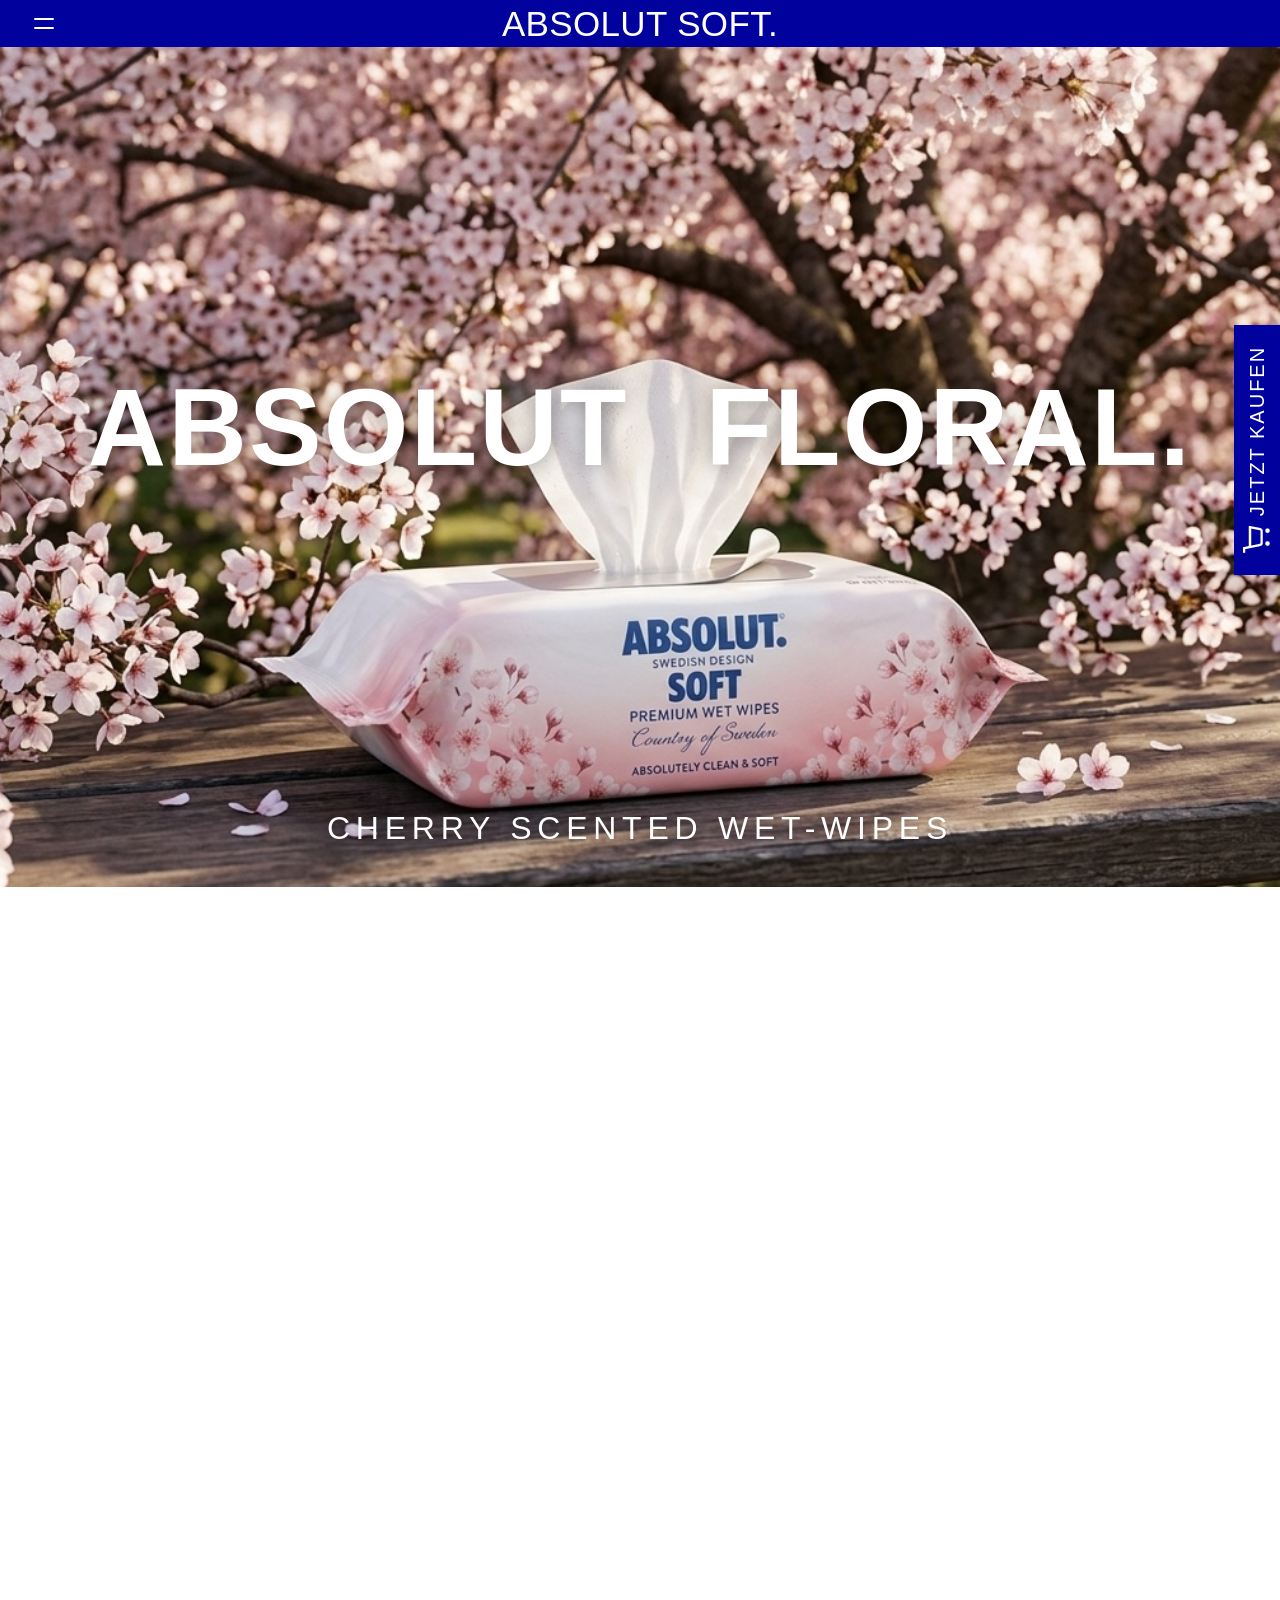
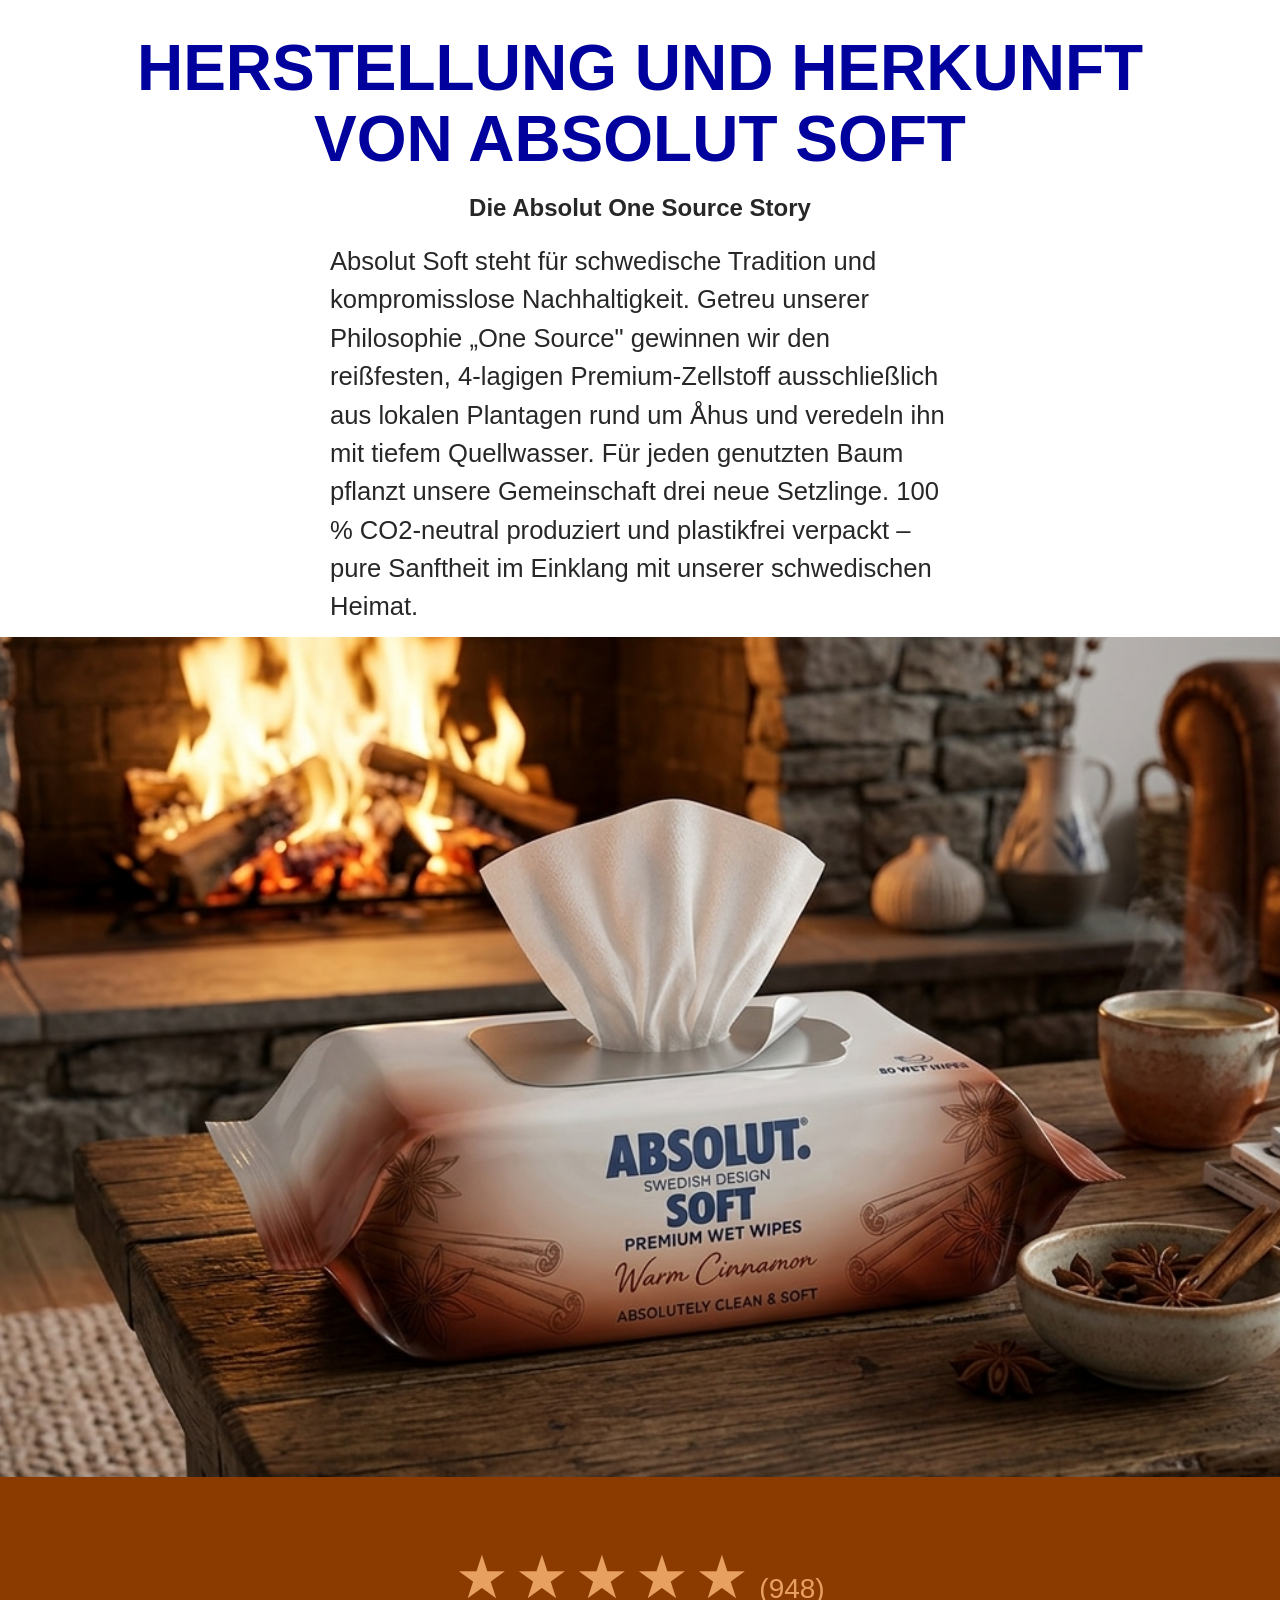
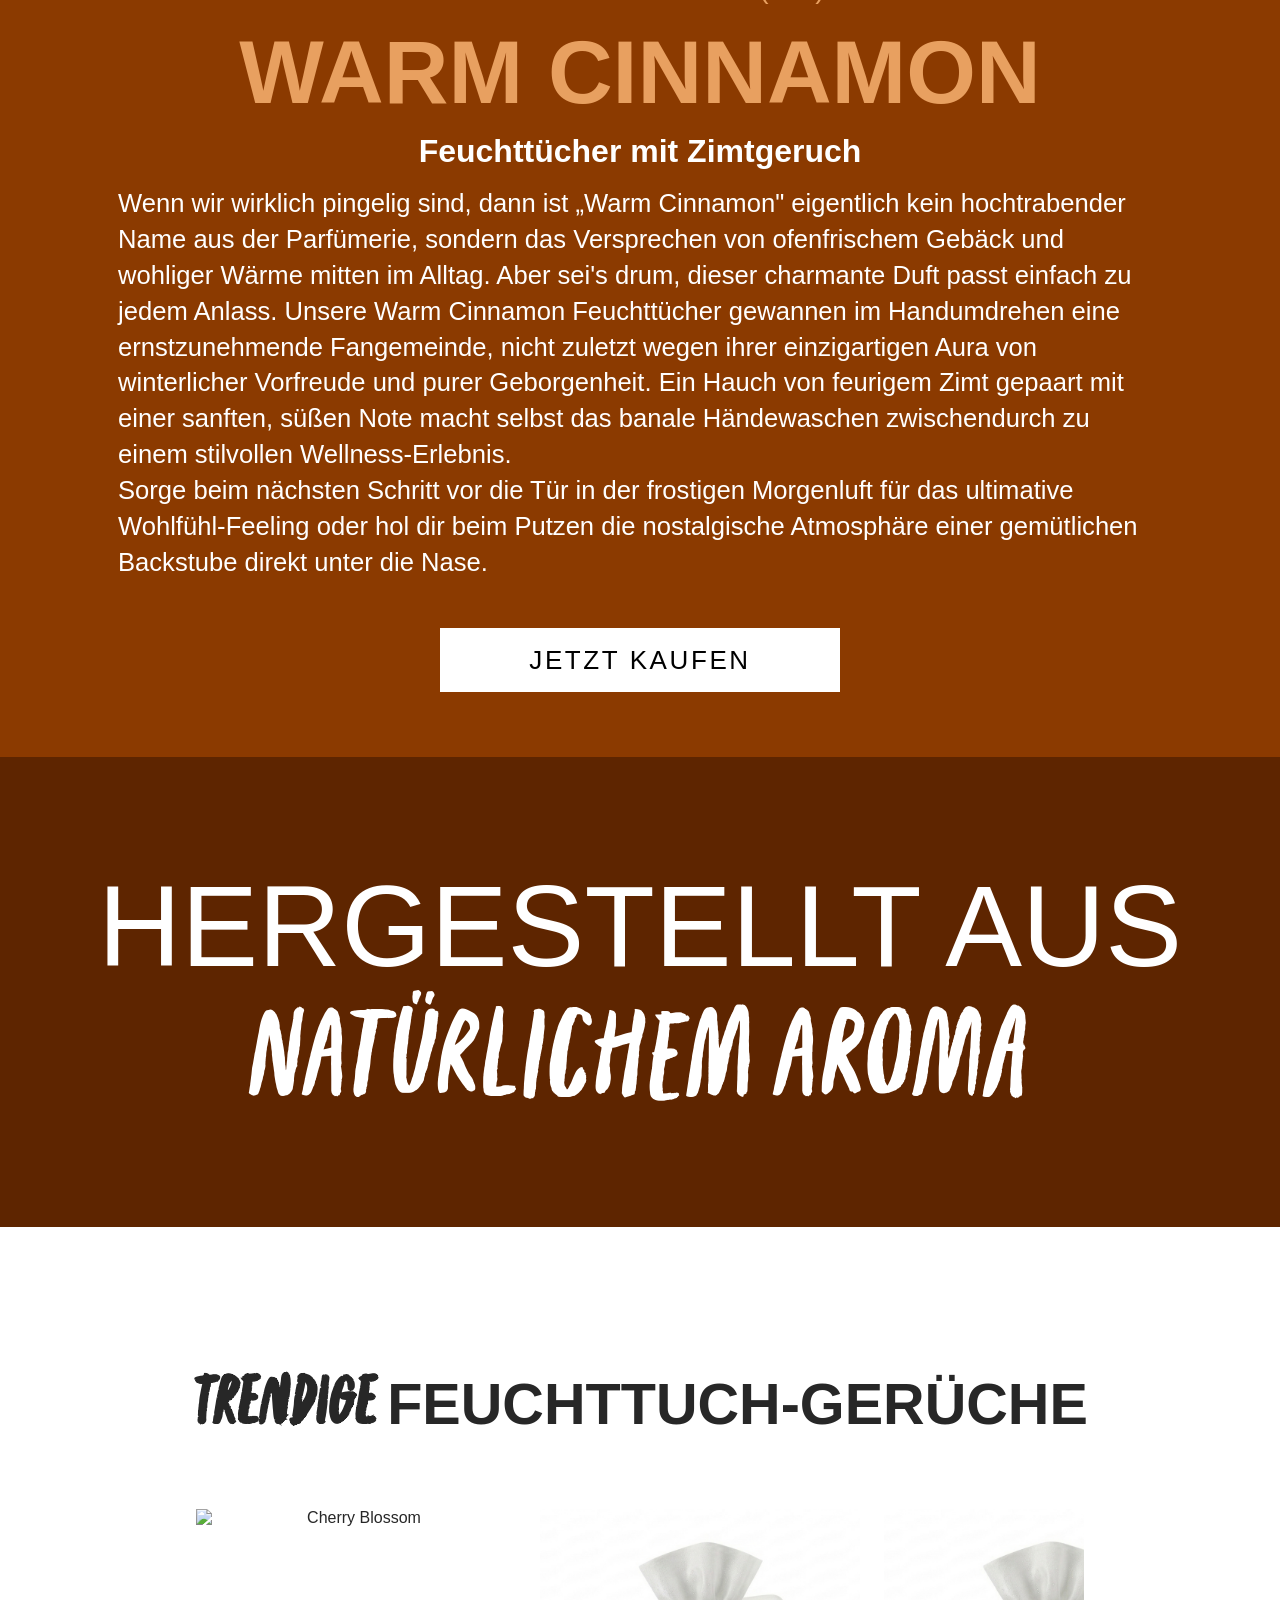
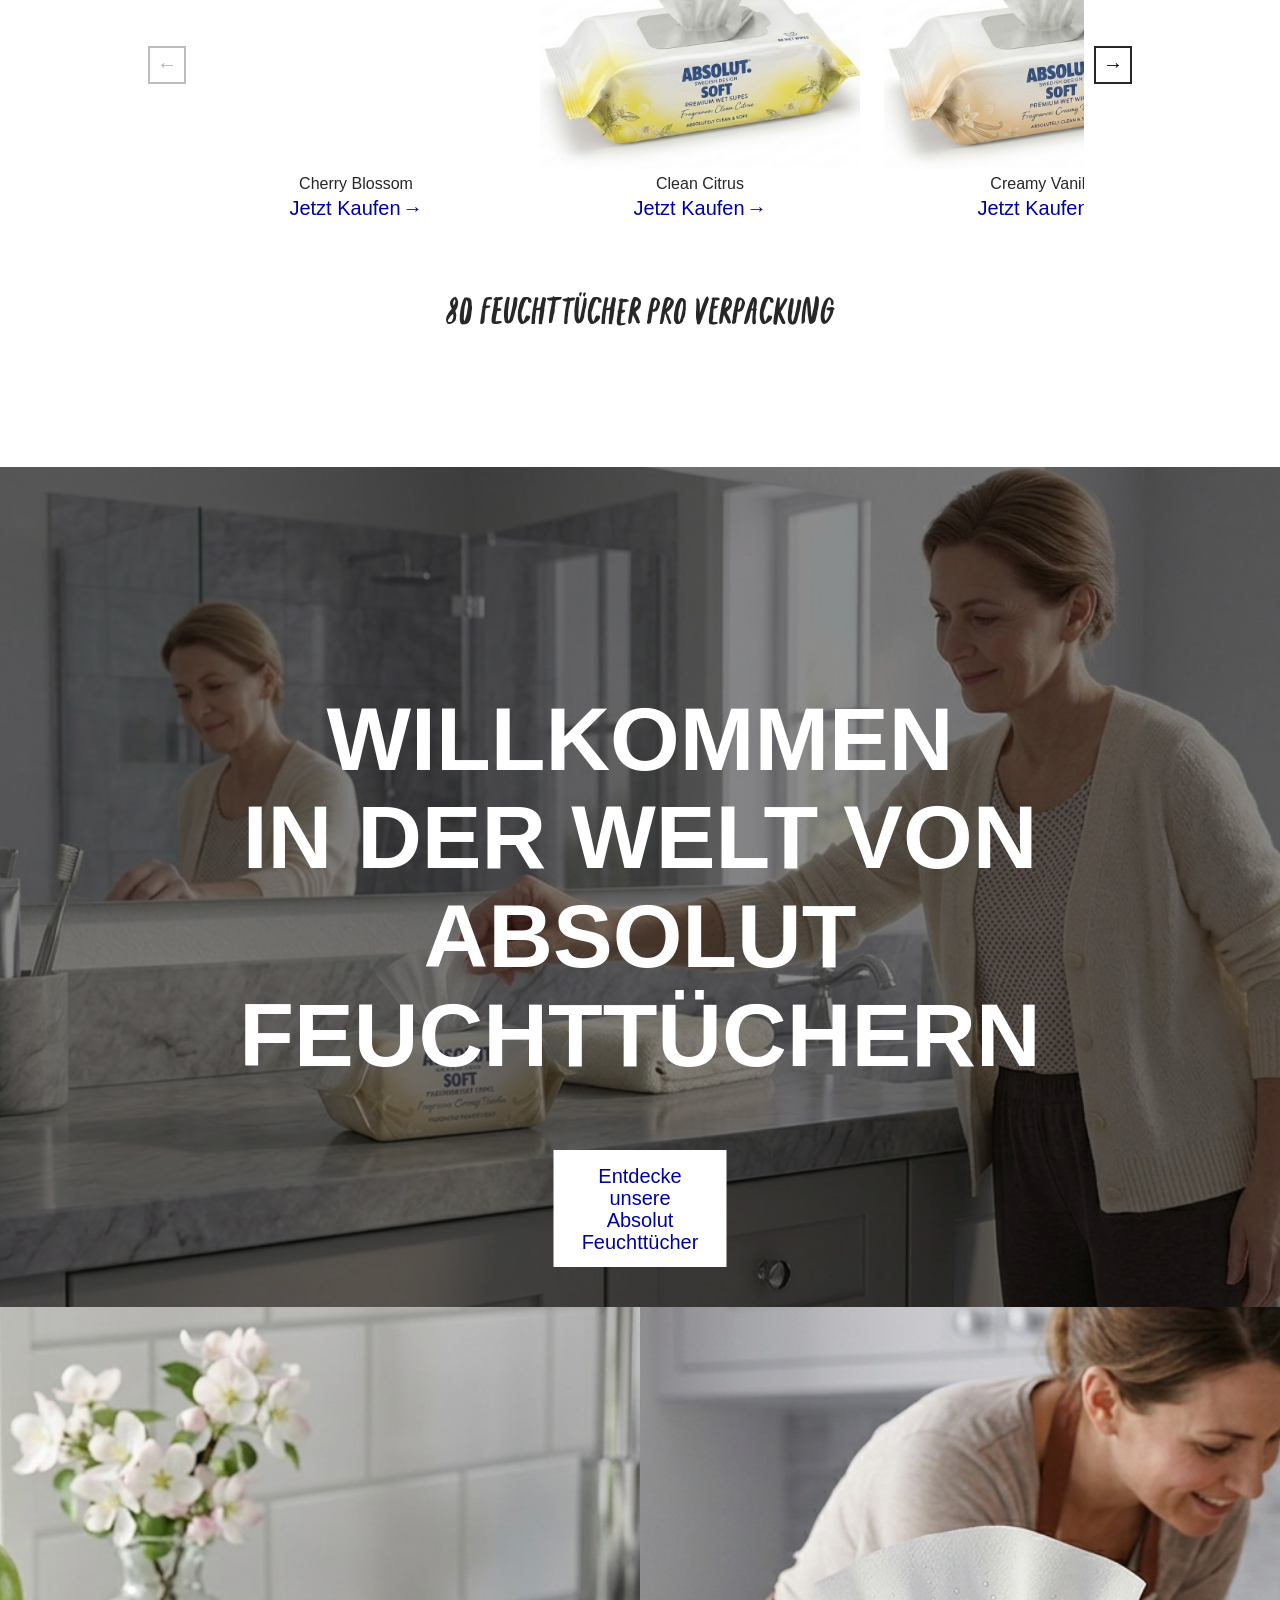
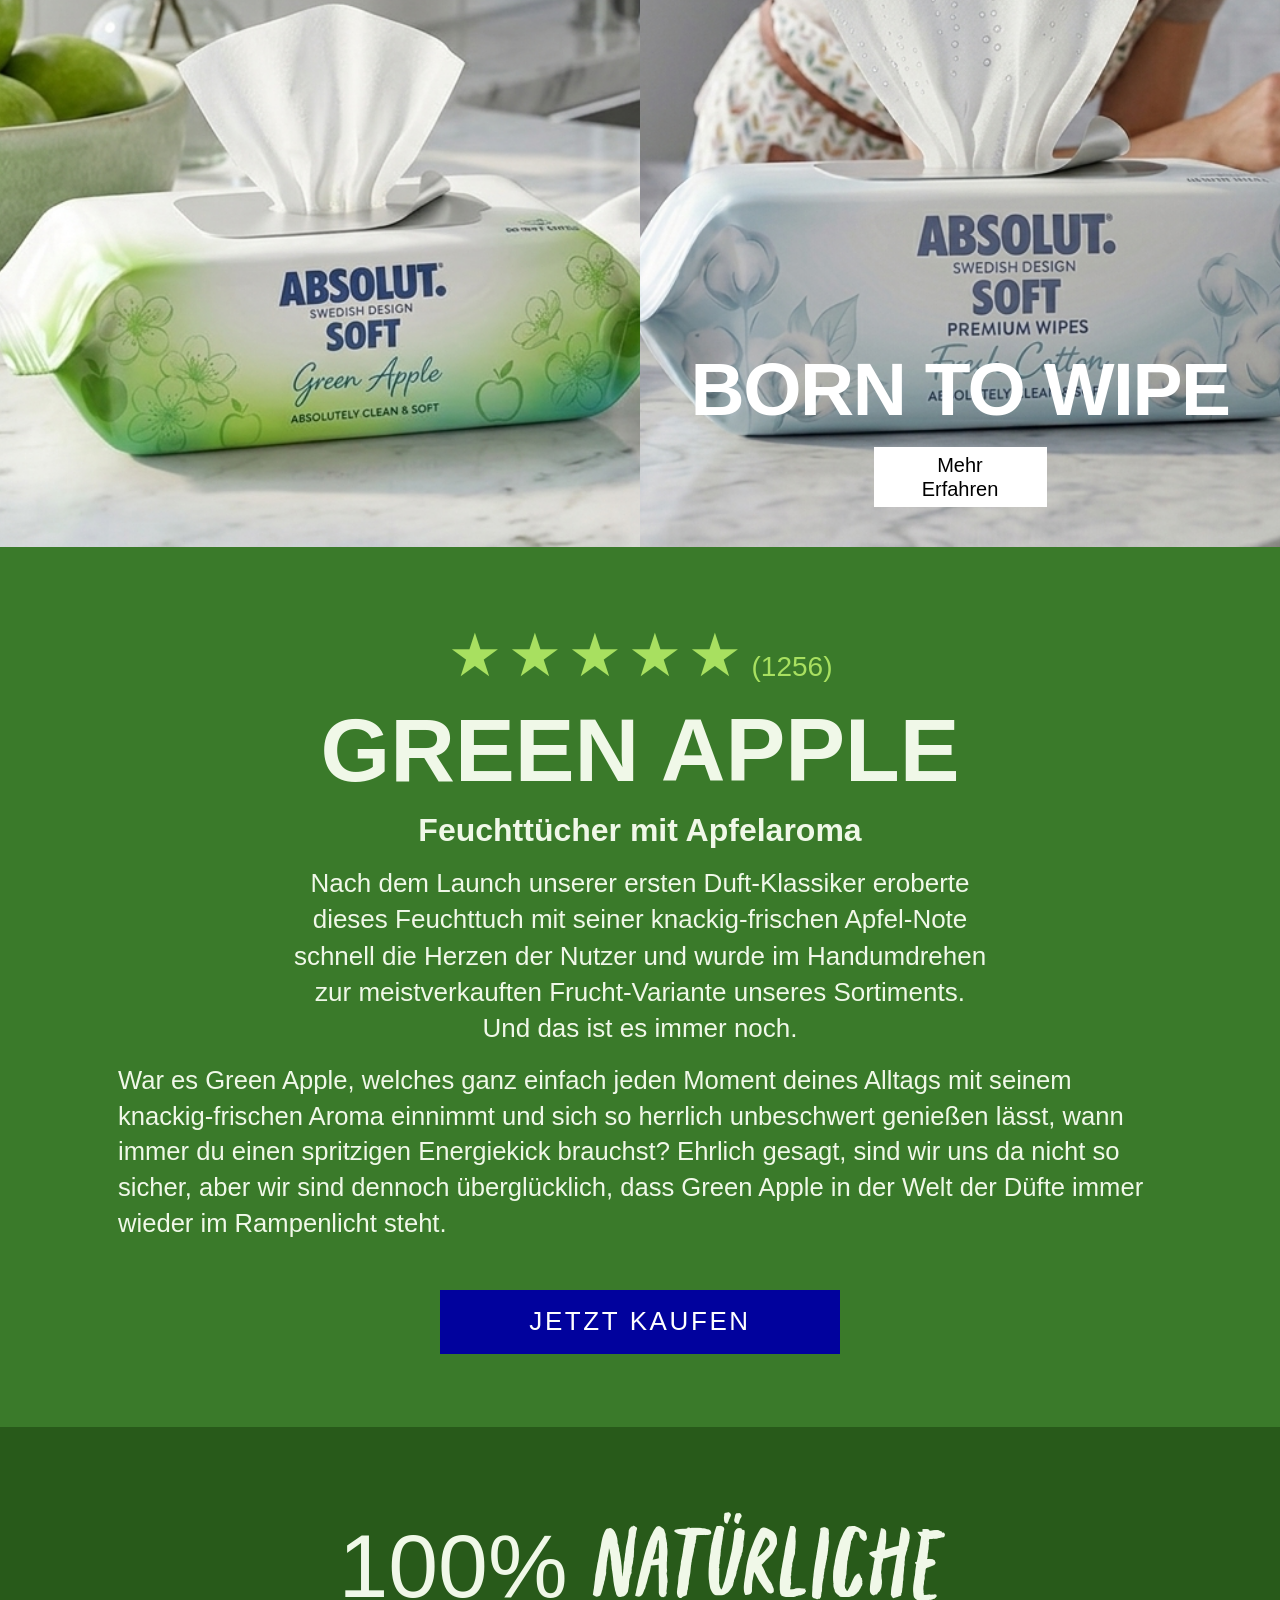
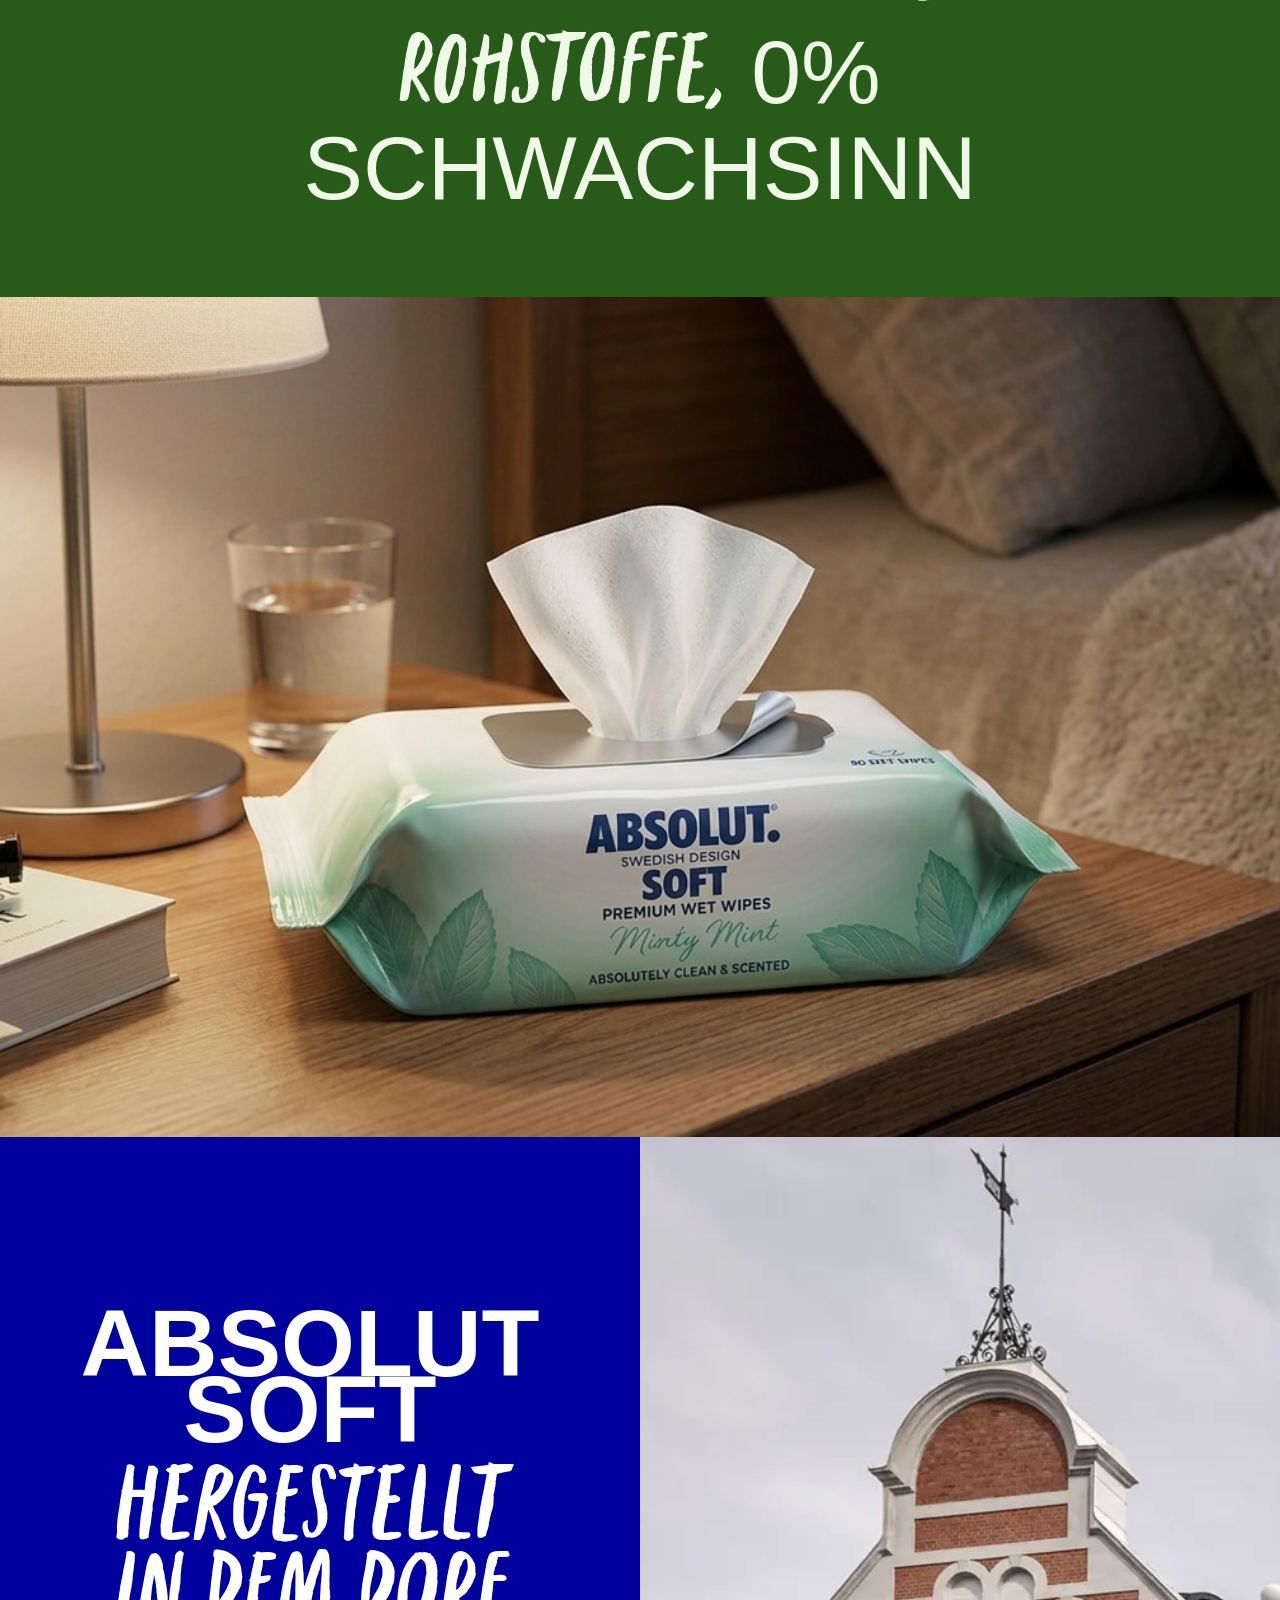
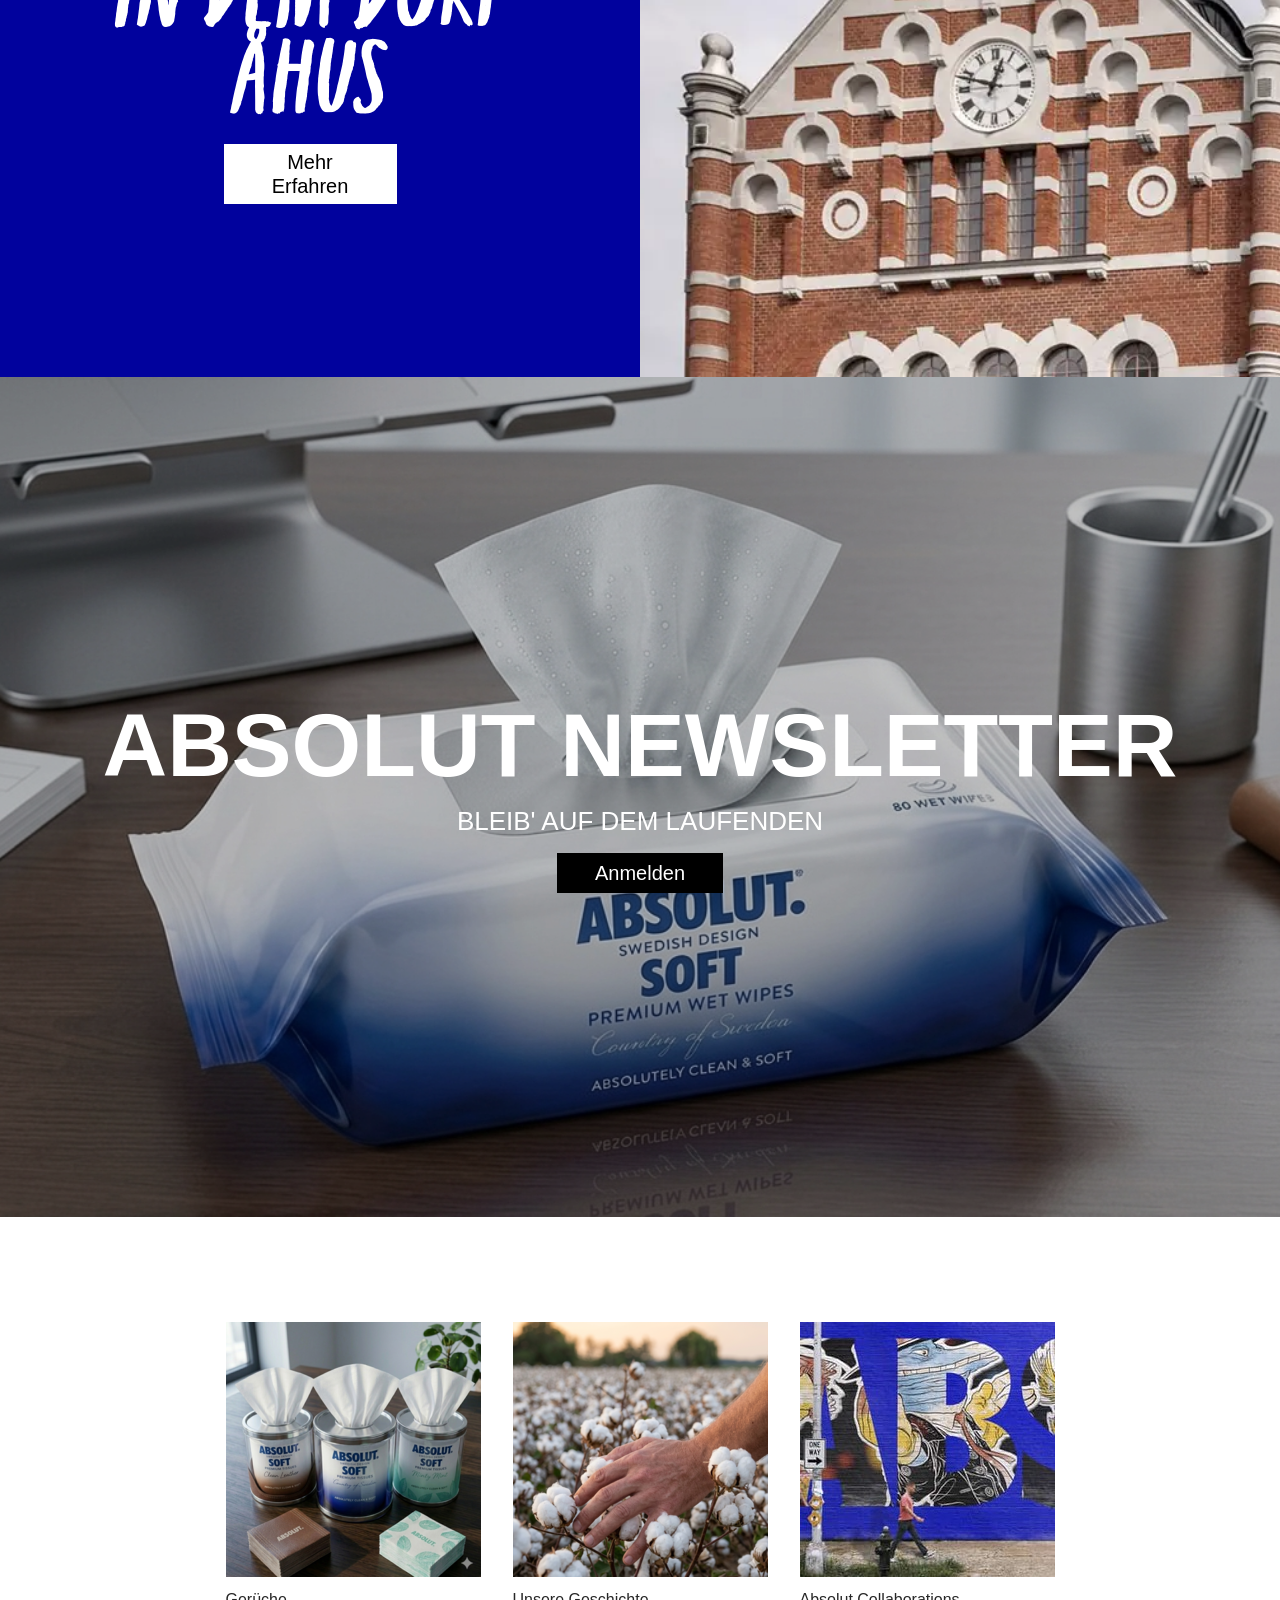
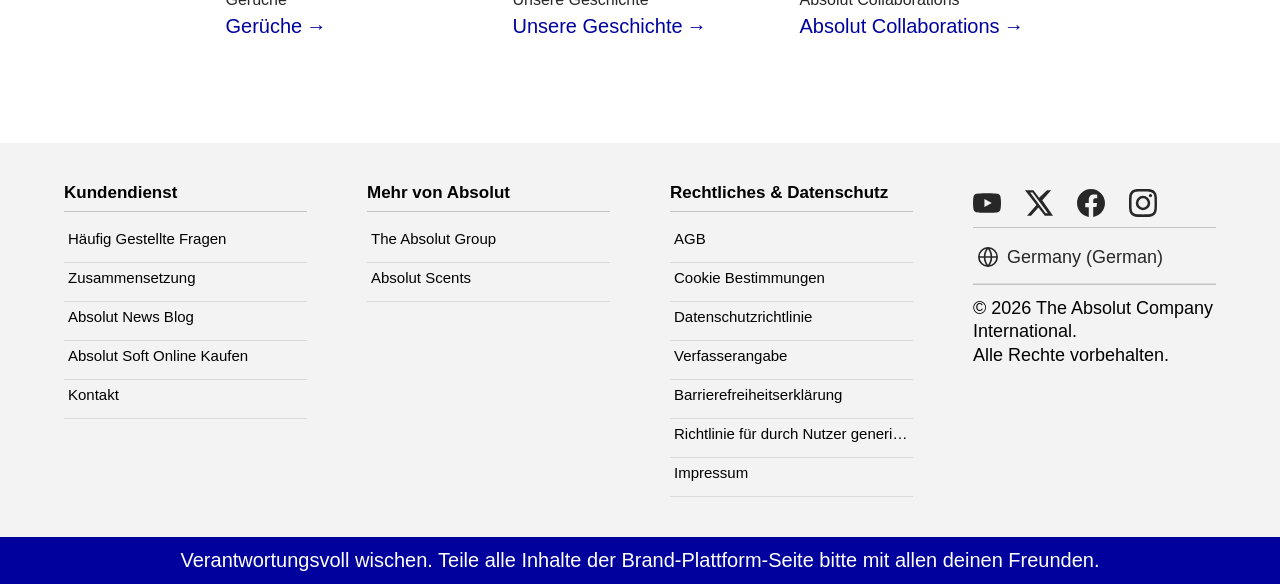
==== feuchttuch.html @ 833c2b72 "1. upload" ====
<!DOCTYPE html>
<html lang="de">

<head>
    <meta charset="UTF-8" />
    <meta name="viewport" content="width=device-width, initial-scale=1.0" />
    <title>Absolut Soft - Absolut Premium Feuchttücher aus Schweden | Offizielle Website</title>
    <link rel="stylesheet" href="style.css" />
    <link rel="stylesheet" href="feuchttuch.css" />
    <link rel="shortcut icon" type="image/png" href="Bilder/Favicon/Feuchttuch.png">
</head>

<body>

    <!-- HEADER -->
    <header class="site-header">
        <button class="burger-menu" aria-label="Menü öffnen">
            <span></span>
            <span></span>
        </button>
        <a href="#" class="header-title" onclick="window.scrollTo({top:0,behavior:'smooth'});return false;">ABSOLUT
            SOFT.</a>
    </header>

    <!-- BURGER NAV OVERLAY -->
    <div class="nav-overlay" id="navOverlay">
        <nav class="nav-panel">
            <div class="nav-spacer"></div>
            <ul class="nav-links">
                <li class="nav-item"><a href="index.html">Taschentücher</a></li>
                <li class="nav-item"><a href="feuchttuch.html">Feuchttücher</a></li>
                <li class="nav-item"><a href="stofftuch.html">Stofftücher</a></li>
            </ul>
        </nav>
    </div>

    <!-- FIXED SIDE BUTTON -->
    <a href="#" class="side-buy-btn">
        <svg class="cart-icon" viewBox="0 0 24 24" fill="none" stroke="currentColor" stroke-width="2">
            <circle cx="9" cy="21" r="1" />
            <circle cx="20" cy="21" r="1" />
            <path d="M1 1h4l2.68 13.39a2 2 0 0 0 2 1.61h9.72a2 2 0 0 0 2-1.61L23 6H6" />
        </svg>
        <span>JETZT KAUFEN</span>
    </a>

    <!-- LANGUAGE MODAL -->
    <div class="lang-modal-backdrop" id="langModalBackdrop">
        <div class="lang-modal">
            <button class="lang-modal-close" id="langModalClose" aria-label="Schließen">&times;</button>
            <p class="lang-modal-title">Sprache / Region</p>
            <span class="lang-modal-option active" data-value="Germany (German)">Germany (German)</span>
            <span class="lang-modal-option" data-value="United Kingdom (English)">United Kingdom (English)</span>
            <span class="lang-modal-option" data-value="Sweden (Svenska)">Sweden (Svenska)</span>
        </div>
    </div>

    <!-- SECTION 1: Hero Image -->
    <section class="section section-1">
        <img src="Bilder/Feuchttücher/HERO.png" alt="Absolut Soft Hero" class="section-img hero-desktop" />
        <img src="Bilder/Feuchttücher/HERO.png" alt="Absolut Soft Hero" class="section-img hero-mobile" />
        <div class="hero-overlay">
            <div class="hero-overlay-middle">
                <span class="hero-text-left">ABSOLUT</span>
                <span class="hero-text-right">FLORAL.</span>
            </div>
            <div class="hero-overlay-bottom">
                <span class="hero-text-mobile-title">ABSOLUT&nbsp;&nbsp;FLORAL.</span>
                <span class="hero-text-bottom">CHERRY SCENTED WET-WIPES</span>
            </div>
        </div>
    </section>

    <!-- SECTION 2: Video -->
    <section class="section section-2">
        <video class="section-video" autoplay muted loop playsinline>
            <source src="Bilder/Drohnenflug.mp4" type="video/mp4" />
        </video>
    </section>

    <!-- SECTION 3: Text / Herstellung -->
    <section class="section section-3">
        <div class="section-3-inner">
            <h1 class="section-3-headline">
                HERSTELLUNG UND HERKUNFT<br />VON ABSOLUT SOFT
            </h1>
            <h2 class="section-3-subheadline">Die Absolut One Source Story</h2>
            <div class="section-3-textblock">
                <p class="section-3-text">
                    Absolut Soft steht für schwedische Tradition und kompromisslose Nachhaltigkeit.
                    Getreu unserer Philosophie „One Source" gewinnen wir den reißfesten, 4-lagigen
                    Premium-Zellstoff ausschließlich aus lokalen Plantagen rund um Åhus und veredeln
                    ihn mit tiefem Quellwasser. Für jeden genutzten Baum pflanzt unsere Gemeinschaft
                    drei neue Setzlinge. 100 % CO2-neutral produziert und plastikfrei verpackt – pure
                    Sanftheit im Einklang mit unserer schwedischen Heimat.
                </p>
            </div>
        </div>
    </section>

    <!-- SECTION 4: Image -->
    <section class="section section-4">
        <img src="Bilder/Feuchttücher/1440x660/Warm Cinnamon.png" alt="Absolut Soft Section 4" class="section-img" />
    </section>

    <!-- SECTION 5: Warm Cinnamon -->
    <section class="section section-5">
        <div class="section-5-top">
            <div class="stars">
                <span>★</span><span>★</span><span>★</span><span>★</span><span>★</span><span
                    class="stars-count">(948)</span>
            </div>
            <h2 class="sec5-headline">WARM CINNAMON</h2>
            <h3 class="sec5-subheadline">Feuchttücher mit Zimtgeruch</h3>
            <div class="sec5-textblock">
                <p>Wenn wir wirklich pingelig sind, dann ist „Warm Cinnamon" eigentlich kein hochtrabender Name aus der
                    Parfümerie, sondern das Versprechen von ofenfrischem Gebäck und wohliger Wärme mitten im Alltag.
                    Aber sei's drum, dieser charmante Duft passt einfach zu jedem Anlass. Unsere Warm Cinnamon
                    Feuchttücher
                    gewannen im Handumdrehen eine ernstzunehmende Fangemeinde, nicht zuletzt wegen ihrer einzigartigen
                    Aura von winterlicher Vorfreude und purer Geborgenheit. Ein Hauch von feurigem Zimt gepaart mit
                    einer sanften, süßen Note macht selbst das banale Händewaschen zwischendurch zu einem stilvollen
                    Wellness-Erlebnis.<br>
                    Sorge beim nächsten Schritt vor die Tür in der frostigen Morgenluft für das ultimative
                    Wohlfühl-Feeling oder hol dir beim Putzen die nostalgische Atmosphäre einer
                    gemütlichen Backstube direkt unter die Nase. </p>
            </div>
            <a href="#" class="btn-white-black">JETZT KAUFEN</a>
        </div>
        <div class="section-5-bottom">
            <p class="sec5-bottom-text">
                <span class="sec5-bottom-top">HERGESTELLT AUS</span>
                <span class="sec5-bottom-handwritten">NATÜRLICHEM AROMA</span>
            </p>
        </div>
    </section>

    <!-- SECTION 6: Trendige Gerüche -->
    <section class="section section-6">
        <div class="section-6-inner">
            <h2 class="sec6-headline">
                <span class="sec6-handwritten">TRENDIGE</span>
                <span class="sec6-futura"> FEUCHTTUCH-GERÜCHE</span>
            </h2>
            <div class="scent-slider-wrapper">
                <button class="slider-arrow slider-prev" aria-label="Zurück">&#8592;</button>
                <div class="scent-slider-viewport">
                    <div class="scent-slider" id="scentSlider">
                        <div class="scent-item">
                            <img src="Bilder/Feuchttücher/Freigestellt/Cherry Blossom.png" alt="Cherry Blossom"
                                class="scent-img" />
                            <p class="scent-name">Cherry Blossom</p>
                            <a href="#" class="scent-buy">Jetzt Kaufen &rarr;</a>
                        </div>
                        <div class="scent-item">
                            <img src="Bilder/Feuchttücher/Freigestellt/Clean Citrus.png" alt="Clean Citrus"
                                class="scent-img" />
                            <p class="scent-name">Clean Citrus</p>
                            <a href="#" class="scent-buy">Jetzt Kaufen &rarr;</a>
                        </div>
                        <div class="scent-item">
                            <img src="Bilder/Feuchttücher/Freigestellt/Creamy Vanilla.png" alt="Creamy Vanilla"
                                class="scent-img" />
                            <p class="scent-name">Creamy Vanilla</p>
                            <a href="#" class="scent-buy">Jetzt Kaufen &rarr;</a>
                        </div>
                        <div class="scent-item">
                            <img src="Bilder/Feuchttücher/Freigestellt/Fresh Cotton.png" alt="Fresh Cotton"
                                class="scent-img" />
                            <p class="scent-name">Fresh Cotton</p>
                            <a href="#" class="scent-buy">Jetzt Kaufen &rarr;</a>
                        </div>
                        <div class="scent-item">
                            <img src="Bilder/Feuchttücher/Freigestellt/Green Apple.png" alt="Green Apple"
                                class="scent-img" />
                            <p class="scent-name">Green Apple</p>
                            <a href="#" class="scent-buy">Jetzt Kaufen &rarr;</a>
                        </div>
                        <div class="scent-item">
                            <img src="Bilder/Feuchttücher/Freigestellt/Minty Mint.png" alt="Minty Mint"
                                class="scent-img" />
                            <p class="scent-name">Minty Mint</p>
                            <a href="#" class="scent-buy">Jetzt Kaufen &rarr;</a>
                        </div>
                        <div class="scent-item">
                            <img src="Bilder/Feuchttücher/Freigestellt/Scentless.png" alt="Scentless"
                                class="scent-img" />
                            <p class="scent-name">Scentless</p>
                            <a href="#" class="scent-buy">Jetzt Kaufen &rarr;</a>
                        </div>
                        <div class="scent-item">
                            <img src="Bilder/Feuchttücher/Freigestellt/Soft Peach.png" alt="Soft Peach"
                                class="scent-img" />
                            <p class="scent-name">Soft Peach</p>
                            <a href="#" class="scent-buy">Jetzt Kaufen &rarr;</a>
                        </div>
                        <div class="scent-item">
                            <img src="Bilder/Feuchttücher/Freigestellt/Warm Cinnamon.png" alt="Warm Cinnamon"
                                class="scent-img" />
                            <p class="scent-name">Warm Cinnamon</p>
                            <a href="#" class="scent-buy">Jetzt Kaufen &rarr;</a>
                        </div>
                    </div>
                </div>
                <button class="slider-arrow slider-next" aria-label="Weiter">&#8594;</button>
            </div>
            <p class="sec6-bottom-text">80 FEUCHTTÜCHER PRO VERPACKUNG</p>
        </div>
    </section>

    <!-- SECTION 7: Absolut Feuchttücher -->
    <section class="section section-7">
        <img src="Bilder/Feuchttücher/1440x660/Creamy Vanilla - Person.png" alt="Dispenser Background"
            class="section-7-bg" />
        <div class="section-7-inner">
            <h2 class="sec7-headline">WILLKOMMEN<br> IN DER WELT VON <br>ABSOLUT FEUCHTTÜCHERN</h2>
        </div>
        <a href="#" class="btn-blue-dispenser">Entdecke <br> unsere<br />Absolut <br> Feuchttücher</a>
    </section>

    <!-- SECTION 8: Born to Wipe -->
    <section class="section section-8">
        <div class="section-8-left">
            <img src="Bilder/Feuchttücher/1440x660/Green Apple.png" alt="Absolut Soft Left" class="section-8-img" />
        </div>
        <div class="section-8-right">
            <img src="Bilder/Feuchttücher/1440x660/Fresh Cotton - Person.png" alt="Born to Wipe"
                class="section-8-img section-8-img-right" />
            <div class="section-8-overlay">
                <h2 class="sec8-headline">BORN TO WIPE</h2>
                <a href="#" class="btn-white-more">Mehr<br>Erfahren</a>
            </div>
        </div>
    </section>

    <!-- SECTION 9: Green Apple -->
    <section class="section section-5 section-9">
        <div class="section-5-top">
            <div class="stars">
                <span>★</span><span>★</span><span>★</span><span>★</span><span>★</span><span
                    class="stars-count">(1256)</span>
            </div>
            <h2 class="sec5-headline sec9-headline">GREEN APPLE</h2>
            <h3 class="sec5-subheadline sec9-subheadline">Feuchttücher mit Apfelaroma</h3>
            <div class="sec5-textblock sec9-textblock-1">
                <p>Nach dem Launch unserer ersten Duft-Klassiker eroberte dieses Feuchttuch mit seiner knackig-frischen
                    Apfel-Note schnell die Herzen der Nutzer und wurde im Handumdrehen zur meistverkauften
                    Frucht-Variante unseres Sortiments. Und das ist es immer noch.</p>
            </div>
            <div class="sec5-textblock sec9-textblock-2">
                <p>War es Green Apple, welches ganz einfach jeden Moment deines Alltags mit seinem knackig-frischen
                    Aroma einnimmt und sich so herrlich unbeschwert genießen lässt, wann immer du einen spritzigen
                    Energiekick brauchst? Ehrlich gesagt, sind wir uns da nicht so sicher, aber wir sind dennoch
                    überglücklich, dass Green Apple in der Welt der Düfte immer wieder im Rampenlicht steht.</p>
            </div>
            <a href="#" class="btn-white-black btn-sec9">JETZT KAUFEN</a>
        </div>
        <div class="section-5-bottom sec9-bottom">
            <p class="sec5-bottom-text sec9-bottom-text-override">
                <span class="sec9-line1">100% <span class="sec9-handwritten">NATÜRLICHE</span></span>
                <span class="sec9-line2"><span class="sec9-handwritten">ROHSTOFFE,</span> 0%</span>
                <span class="sec9-line3">SCHWACHSINN</span>
            </p>
        </div>
    </section>

    <!-- SECTION 10: Image -->
    <section class="section section-10">
        <img src="Bilder/Feuchttücher/1440x660/Minty Mint.png" alt="Absolut Soft Section 10" class="section-img" />
    </section>

    <!-- SECTION 11: Åhus Split -->
    <section class="section section-11">
        <div class="section-11-left">
            <div class="sec11-text-inner">
                <h2 class="sec11-headline">ABSOLUT SOFT</h2>
                <p class="sec11-handwritten">HERGESTELLT <br> IN DEM DORF ÅHUS</p>
                <a href="#" class="btn-white-more sec11-btn">Mehr <br>Erfahren</a>
            </div>
        </div>
        <div class="section-11-right">
            <img src="Bilder/Factory.png" alt="Åhus" class="section-8-img" />
        </div>
    </section>

    <!-- SECTION 12: Newsletter -->
    <section class="section section-12">
        <img src="Bilder/Feuchttücher/1440x660/Scentless.png" alt="Newsletter" class="section-img section-12-bg" />
        <div class="section-12-overlay">
            <h2 class="sec12-headline">ABSOLUT NEWSLETTER</h2>
            <p class="sec12-sub">BLEIB' AUF DEM LAUFENDEN</p>
            <a href="#" class="btn-black-subscribe">Anmelden</a>
        </div>
    </section>

    <!-- SECTION 13: 3 Images -->
    <section class="section section-13">
        <div class="section-13-inner">
            <div class="three-img-grid">
                <div class="three-img-item">
                    <img src="Bilder/3-Spender.png" alt="Saubers" class="three-img" />
                    <p class="three-img-title">Gerüche</p>
                    <a href="#" class="three-img-link">Gerüche <span class="link-arrow">&rarr;</span></a>
                </div>
                <div class="three-img-item">
                    <img src="Bilder/Baumwolle.png" alt="Neues Einführen" class="three-img" />
                    <p class="three-img-title">Unsere Geschichte</p>
                    <a href="#" class="three-img-link">Unsere Geschichte <span class="link-arrow">&rarr;</span></a>
                </div>
                <div class="three-img-item">
                    <img src="Bilder/Collaborations.jpg" alt="Absolut Reinigung" class="three-img" />
                    <p class="three-img-title">Absolut Collaborations</p>
                    <a href="#" class="three-img-link">Absolut Collaborations <span class="link-arrow">&rarr;</span></a>
                </div>
            </div>
        </div>
    </section>

    <!-- SECTION 14: Footer -->
    <section class="section section-14">
        <footer class="site-footer">
            <div class="footer-columns">

                <div class="footer-col">
                    <h4 class="footer-col-title">Kundendienst</h4>
                    <div class="footer-divider"></div>
                    <ul class="footer-links">
                        <li><a href="#">Häufig Gestellte Fragen</a></li>
                        <li><a href="#">Zusammensetzung</a></li>
                        <li><a href="#">Absolut News Blog</a></li>
                        <li><a href="#">Absolut Soft Online Kaufen</a></li>
                        <li><a href="#">Kontakt</a></li>
                    </ul>
                </div>

                <div class="footer-col">
                    <h4 class="footer-col-title">Mehr von Absolut</h4>
                    <div class="footer-divider"></div>
                    <ul class="footer-links">
                        <li><a href="#">The Absolut Group</a></li>
                        <li><a href="#">Absolut Scents</a></li>
                    </ul>
                </div>

                <div class="footer-col">
                    <h4 class="footer-col-title">Rechtliches &amp; Datenschutz</h4>
                    <div class="footer-divider"></div>
                    <ul class="footer-links">
                        <li><a href="#">AGB</a></li>
                        <li><a href="#">Cookie Bestimmungen</a></li>
                        <li><a href="#">Datenschutzrichtlinie</a></li>
                        <li><a href="#">Verfasserangabe</a></li>
                        <li><a href="#">Barrierefreiheitserklärung</a></li>
                        <li><a href="#">Richtlinie für durch Nutzer generierte Inhalte</a></li>
                        <li><a href="#">Impressum</a></li>
                    </ul>
                </div>

                <div class="footer-col footer-col-socials">
                    <div class="social-icons">
                        <a href="#" aria-label="YouTube" class="social-icon">
                            <svg viewBox="0 0 24 24" fill="currentColor">
                                <path
                                    d="M23.5 6.2a3 3 0 00-2.1-2.1C19.5 3.6 12 3.6 12 3.6s-7.5 0-9.4.5A3 3 0 00.5 6.2 31 31 0 000 12a31 31 0 00.5 5.8 3 3 0 002.1 2.1c1.9.5 9.4.5 9.4.5s7.5 0 9.4-.5a3 3 0 002.1-2.1A31 31 0 0024 12a31 31 0 00-.5-5.8zM9.8 15.5V8.5l6.3 3.5-6.3 3.5z" />
                            </svg>
                        </a>
                        <a href="#" aria-label="X" class="social-icon">
                            <svg viewBox="0 0 24 24" fill="currentColor">
                                <path
                                    d="M18.9 1h3.5l-7.6 8.7L24 23h-7l-5.5-7.2L5.2 23H1.7l8.1-9.3L0 1h7.2l4.9 6.5L18.9 1zm-1.2 19.8h1.9L6.5 2.9H4.4l13.3 17.9z" />
                            </svg>
                        </a>
                        <a href="#" aria-label="Facebook" class="social-icon">
                            <svg viewBox="0 0 24 24" fill="currentColor">
                                <path
                                    d="M24 12.1C24 5.4 18.6 0 12 0S0 5.4 0 12.1c0 6 4.4 11 10.1 11.9v-8.4H7.1v-3.5h3V9.4c0-3 1.8-4.6 4.5-4.6 1.3 0 2.7.2 2.7.2v3h-1.5c-1.5 0-1.9.9-1.9 1.8v2.2h3.3l-.5 3.5h-2.8V24C19.6 23.1 24 18.1 24 12.1z" />
                            </svg>
                        </a>
                        <a href="#" aria-label="Instagram" class="social-icon">
                            <svg viewBox="0 0 24 24" fill="currentColor">
                                <path
                                    d="M12 2.2c3.2 0 3.6 0 4.9.1 3.3.1 4.8 1.7 4.9 4.9.1 1.3.1 1.6.1 4.8s0 3.6-.1 4.8c-.1 3.2-1.7 4.8-4.9 4.9-1.3.1-1.6.1-4.9.1s-3.6 0-4.8-.1c-3.3-.1-4.8-1.7-4.9-4.9C2.2 15.6 2.2 15.3 2.2 12s0-3.6.1-4.8C2.4 3.9 4 2.3 7.2 2.3c1.2-.1 1.6-.1 4.8-.1zM12 0C8.7 0 8.3 0 7.1.1 2.7.3.3 2.7.1 7.1 0 8.3 0 8.7 0 12s0 3.7.1 4.9c.2 4.4 2.6 6.8 7 7C8.3 24 8.7 24 12 24s3.7 0 4.9-.1c4.4-.2 6.8-2.6 7-7 .1-1.2.1-1.6.1-4.9s0-3.7-.1-4.9c-.2-4.4-2.6-6.8-7-7C15.7 0 15.3 0 12 0zm0 5.8a6.2 6.2 0 100 12.4 6.2 6.2 0 000-12.4zM12 16a4 4 0 110-8 4 4 0 010 8zm6.4-11.8a1.4 1.4 0 100 2.8 1.4 1.4 0 000-2.8z" />
                            </svg>
                        </a>
                    </div>
                    <div class="footer-divider footer-divider-socials"></div>
                    <div class="footer-language" id="footerLanguage">
                        <span class="footer-lang-globe">
                            <svg viewBox="0 0 24 24" fill="none" stroke="currentColor" stroke-width="1.8" width="22"
                                height="22">
                                <circle cx="12" cy="12" r="10" />
                                <path d="M2 12h20M12 2a15.3 15.3 0 010 20M12 2a15.3 15.3 0 000 20" />
                            </svg>
                        </span>
                        <span class="footer-lang-text" id="footerLangDisplay">Germany (German)</span>
                        <div class="footer-lang-dropdown" id="footerLangDropdown"></div>
                    </div>
                    <div class="footer-divider footer-divider-lang"></div>
                    <p class="footer-copy-text">2026 The Absolut Company <br>International.<br>Alle Rechte vorbehalten.
                    </p>
                </div>

            </div>
        </footer>

        <div class="footer-bar">
            <p>Verantwortungsvoll wischen. Teile alle Inhalte der Brand-<span
                    class="footer-bar-brand-break"><br></span>Plattform-Seite bitte mit allen deinen Freunden.</p>
        </div>
    </section>

    <script src="scripts.js"></script>
</body>

</html>
---- style.css ----
/* =============================================
   ABSOLUT SOFT – style.css (shared)
   ============================================= */

@font-face {
    font-family: 'Absolut';
    src: url('fonts/absolut-bold.woff') format('woff');
    font-weight: bold;
    font-style: normal;
}

@font-face {
    font-family: 'Absolut';
    src: url('fonts/absolut-regular.woff') format('woff');
    font-weight: normal;
    font-style: normal;
}

@font-face {
    font-family: 'Absolut Handwritten';
    src: url('fonts/absolut-handwritten-regular.woff') format('woff');
    font-weight: normal;
    font-style: normal;
}

:root {
    --blue: #01029D;
    --dark-text: #272727;
    --brown: #822D00;
    --brown-dark: #5c1f00;
    --gold: #C97244;
    --light-bg: #D9D9D9;
    --nav-bg: #E8E8E8;
    --white: #ffffff;
    --black: #000000;
    --font-futura-cond: 'Futura Condensed Extra', 'Arial Narrow', sans-serif;
    --font-futura: 'Futura', 'Century Gothic', Futura, sans-serif;
    --font-handwritten: 'Absolut Handwritten', cursive;

    /* Section 5/9 colors – overridden per page */
    --sec5-top-bg: var(--brown);
    --sec5-bottom-bg: var(--brown-dark);
    --sec5-headline-color: var(--gold);
    --sec9-top-bg: #FBD902;
    --sec9-bottom-bg: #FEE965;
    --sec9-text-color: var(--dark-text);
}

*,
*::before,
*::after {
    box-sizing: border-box;
    margin: 0;
    padding: 0;
}

/* ================================================
   SCROLL SNAP – seitenweise scrollen
   
   Funktioniert NUR wenn body der tatsächliche
   Scroll-Container ist:
     html { height: 100%; overflow: hidden; }
     body { height: 100vh; overflow-y: scroll; }
   
   body bekommt scroll-snap-type: y mandatory →
   jede .section mit scroll-snap-align: start rastet
   beim Scrollen ein.
   
   Section 5 + 9 (1350px, höher als Viewport):
   kein scroll-snap-stop: always → man scrollt frei
   durch und sieht auch den unteren Teil.
   Alle anderen Sections: scroll-snap-stop: always →
   Browser springt immer an den nächsten Snap-Punkt.
   ================================================ */

html {
    height: 100%;
    overflow: hidden;
}

body {
    font-family: var(--font-futura);
    color: var(--dark-text);
    background: var(--white);
    overflow-x: hidden;
    padding-top: 47px;
    /* Scroll-Container */
    height: 100vh;
    overflow-y: scroll;
    /* proximity statt mandatory: Browser rastet nur ein wenn man
       nahe genug am Snap-Punkt ist – wirkt deutlich weicher und
       lässt trotzdem das seitenweise Scrollen spürbar sein */
    scroll-snap-type: y proximity;
    scroll-behavior: smooth;
}

.section {
    width: 100%;
    position: relative;
    overflow: hidden;
    /* Jede Section ist ein Snap-Punkt */
    scroll-snap-align: start;
    /* Offset für den fixierten Header (47px) */
    scroll-margin-top: 47px;
}

/* Section 5 und 9 (1350px) werden via JS in zwei direkte
   body-Kinder aufgeteilt: .section-5-top (880px) und
   .section-5-bottom (470px). Nur direkte Kinder des
   Scroll-Containers (body) können Snap-Punkte sein –
   verschachtelte Elemente werden vom Browser ignoriert.
   
   Beide Teile bekommen scroll-snap-align: start und
   scroll-snap-stop: always → drei Scroll-Schritte:
   1. Section 5 Top  2. Section 5 Bottom  3. Section 6 */

/* Wrapper .section-5 / .section-9 bleibt für den Fall
   dass JS nicht läuft (dann scrollt man normal durch) */
.section-5,
.section-9 {
    scroll-snap-align: start;
}

/* Top-Teil: hohe Box mit dem Produkttext */
.section-5-top {
    height: 880px;
    scroll-snap-align: start;
    scroll-snap-stop: always;
    scroll-margin-top: 47px;
}

/* Bottom-Teil: 470px Banner – mit scroll-snap-align: center
   landet der Bottom-Teil mittig im Viewport, sodass weder
   der Top-Teil noch die nächste Section hineinragen. */
.section-5-bottom {
    height: 470px;
    scroll-snap-align: center;
    scroll-snap-stop: always;
}

/* Alle anderen Sections: stop: always → Pflicht-Einrasten */
.section:not(.section-5):not(.section-9) {
    scroll-snap-stop: always;
}

a {
    text-decoration: none;
}

img,
video {
    display: block;
}

ul {
    list-style: none;
}

/* ---- HEADER ---- */
.site-header {
    position: fixed;
    top: 0;
    left: 0;
    width: 100%;
    height: 47px;
    background: var(--blue);
    display: flex;
    align-items: center;
    justify-content: center;
    z-index: 1000;
}

.header-title {
    font-family: var(--font-futura-cond);
    color: var(--white);
    font-size: 35px;
    letter-spacing: 0.01em;
    cursor: pointer;
    text-decoration: none;
    display: inline-block;
}

.header-title:hover {
    opacity: 0.9;
}

/* ---- BURGER MENU ---- */
.burger-menu {
    position: absolute;
    left: 18px;
    background: none;
    border: none;
    cursor: pointer;
    display: flex;
    flex-direction: column;
    gap: 7px;
    padding: 6px 8px;
    border-radius: 50%;
    transition: background 0.25s;
    z-index: 1200;
    align-items: center;
    justify-content: center;
    width: 52px;
    height: 36px;
}

.burger-menu span {
    display: block;
    width: 20px;
    height: 2px;
    background: var(--white);
    border-radius: 1px;
    transition: transform 0.3s, opacity 0.3s, background 0.2s;
    position: relative;
    z-index: 1;
}

.burger-menu::before {
    content: '';
    position: absolute;
    width: 36px;
    height: 36px;
    top: 50%;
    left: 50%;
    transform: translate(-50%, -50%);
    border-radius: 50%;
    background: transparent;
    transition: background 0.2s;
    z-index: 0;
}

.burger-menu:hover::before {
    background: var(--white);
}

.burger-menu:hover span {
    background: var(--blue);
}

.burger-menu.open span:nth-child(1) {
    transform: translateY(9px) rotate(45deg);
}

.burger-menu.open span:nth-child(2) {
    transform: translateY(0) rotate(-45deg);
}

.nav-close-btn {
    position: absolute;
    top: 8px;
    left: 16px;
    background: none;
    border: none;
    cursor: pointer;
    width: 36px;
    height: 36px;
    display: flex;
    align-items: center;
    justify-content: center;
    z-index: 1250;
    font-size: 28px;
    color: var(--dark-text);
    transition: color 0.2s;
    padding: 0;
    line-height: 1;
}

.nav-close-btn:hover {
    color: var(--blue);
}

/* ---- NAV OVERLAY ---- */
.nav-overlay {
    position: fixed;
    top: 0;
    left: 0;
    width: 100%;
    height: 100vh;
    z-index: 1100;
    pointer-events: none;
    opacity: 0;
    transition: opacity 0.3s;
}

.nav-overlay.open {
    pointer-events: all;
    opacity: 1;
}

.nav-panel {
    width: 375px;
    height: 100%;
    background: var(--nav-bg);
    box-shadow: 4px 0 24px rgba(0, 0, 0, 0.18);
    transform: translateX(-100%);
    transition: transform 0.35s cubic-bezier(0.4, 0, 0.2, 1);
    display: flex;
    flex-direction: column;
    position: relative;
}

.nav-overlay.open .nav-panel {
    transform: translateX(0);
}

.nav-spacer {
    height: 80px;
    flex-shrink: 0;
}

.nav-links {
    list-style: none;
    padding: 0;
    margin: 0;
}

.nav-item {
    border-bottom: 1px solid rgba(0, 0, 0, 0.12);
    margin: 0 24px;
    transition: background 0.2s;
}

.nav-item:hover {
    background: rgba(255, 255, 255, 0.55);
    margin: 0;
    padding: 0 24px;
}

.nav-item a {
    display: block;
    padding: 16px 4px 16px 28px;
    font-family: var(--font-futura);
    font-size: 20px;
    color: var(--dark-text);
    transition: padding-left 0.2s, color 0.2s;
}

.nav-item:hover a {
    padding-left: 42px;
}

/* ---- FIXED SIDE BUTTON ---- */
.side-buy-btn {
    position: fixed;
    right: -102px;
    top: 50%;
    transform: translateY(-50%) rotate(-90deg);
    transform-origin: center center;
    width: 250px;
    height: 46px;
    background: var(--blue);
    color: var(--white);
    font-family: var(--font-futura-cond);
    font-size: 20px;
    letter-spacing: 0.1em;
    display: flex;
    align-items: center;
    justify-content: center;
    gap: 10px;
    z-index: 999;
    transition: right 0.3s ease;
}

.side-buy-btn:hover {
    height: 60px;
    right: -96px;
    background: #1113e3;
}

.side-buy-btn .cart-icon {
    width: 28px;
    height: 28px;
    flex-shrink: 0;
}

/* ---- SECTIONS BASE ---- */
.hero-desktop {
    display: block;
}

.hero-mobile {
    display: none;
}

@media (max-width: 768px) {
    .hero-desktop {
        display: none;
    }

    .hero-mobile {
        display: block;
    }
}

/* ---- SECTION 1, 4, 10 ---- */
.section-1 {
    height: 840px;
    position: relative;
}

.hero-overlay {
    position: absolute;
    inset: 0;
    z-index: 2;
    display: flex;
    flex-direction: column;
    justify-content: space-between;
    padding: 0 60px 60px 60px;
    pointer-events: none;
}

.hero-overlay-middle {
    flex: 1;
    display: flex;
    align-items: center;
    justify-content: space-between;
    /* HERO-TEXT FIX: Mindestabstand zwischen den beiden Texten.
       Verhindert Berührung bei Tablet-Breiten (769px–1100px). */
    gap: clamp(2rem, 6vw, 6rem);
    /* Kein Overflow-Clipping: Texte werden stattdessen kleiner */
    overflow: visible;
}

/* HERO-TEXT FIX: Schriftgröße fluid skalieren.
   Bei 1440px → 120px, bei 769px → ~65px (über clamp).
   Die Paddings in den Override-Dateien sind ebenfalls auf
   clamp() umgestellt – beide Mechanismen zusammen garantieren
   dauerhaften Abstand zwischen den Wörtern. */
.hero-text-left {
    font-family: var(--font-futura-cond);
    /* fluid: min 55px, bevorzugt 8.5vw, max 120px */
    font-size: clamp(55px, 8.5vw, 120px);
    font-weight: bold;
    color: var(--white);
    letter-spacing: 0.02em;
    line-height: 1;
    text-shadow: 0 2px 20px rgba(0, 0, 0, 0.35);
    /* Padding ebenfalls fluid */
    padding-left: clamp(0.5rem, 2vw, 2rem);
    white-space: nowrap;
    flex-shrink: 0;
}

.hero-text-right {
    font-family: var(--font-futura-cond);
    font-size: clamp(55px, 8.5vw, 120px);
    font-weight: bold;
    color: var(--white);
    letter-spacing: 0.02em;
    line-height: 1;
    text-align: right;
    text-shadow: 0 2px 20px rgba(0, 0, 0, 0.35);
    padding-right: clamp(0.5rem, 2.5vw, 2.5rem);
    white-space: nowrap;
    flex-shrink: 0;
}

.hero-overlay-bottom {
    text-align: center;
}

.hero-text-mobile-title {
    display: none;
}

.hero-text-bottom {
    font-family: var(--font-futura);
    font-size: 36px;
    font-weight: normal;
    color: var(--white);
    letter-spacing: 0.18em;
    text-transform: uppercase;
    text-shadow: 0 2px 16px rgba(0, 0, 0, 0.4);
}

.section-4 {
    height: 840px;
}

.section-10 {
    height: 840px;
}

.section-img {
    width: 100%;
    height: 100%;
    object-fit: cover;
    object-position: center;
    display: block;
}

/* ---- SECTION 2: Video ---- */
.section-2 {
    height: 675px;
}

.section-video {
    width: 100%;
    height: 100%;
    object-fit: cover;
    display: block;
}

/* ---- SECTION 3 ---- */
.section-3 {
    position: relative;
    height: 675px;
    display: flex;
    align-items: flex-start;
    justify-content: center;
    padding-top: 90px;
}

.section-3-inner {
    text-align: center;
    padding: 0 20px;
    width: 100%;
}

.section-3-headline {
    font-family: var(--font-futura-cond);
    font-size: 64px;
    color: var(--blue);
    line-height: 1.1;
    text-align: center;
    text-transform: uppercase;
}

.section-3-subheadline {
    font-family: var(--font-futura-cond);
    font-size: 24px;
    color: var(--dark-text);
    margin-top: 12px;
    text-align: center;
}

.section-3-textblock {
    max-width: 580px;
    margin: 0 auto;
    text-align: left;
    position: absolute;
    left: 50%;
    transform: translateX(-50%);
    bottom: 20px;
}

.section-3-text {
    font-family: var(--font-futura);
    font-size: 28px;
    color: var(--dark-text);
    line-height: 1.5;
}

/* ---- SECTION 5 & 9 ---- */
.section-5 {
    height: 1350px;
    display: flex;
    flex-direction: column;
}

.section-5-top {
    height: 880px;
    background: var(--sec5-top-bg);
    display: flex;
    flex-direction: column;
    align-items: center;
    justify-content: center;
    padding: 40px 60px;
    gap: 16px;
}

.section-5-bottom {
    height: 470px;
    background: var(--sec5-bottom-bg);
    display: flex;
    align-items: center;
    justify-content: center;
}

.stars {
    color: var(--gold);
    font-size: 60px;
    letter-spacing: 4px;
    display: flex;
    align-items: baseline;
    gap: 2px;
}

.stars-count {
    font-size: 28px;
    font-family: var(--font-futura);
    color: var(--gold);
    letter-spacing: 0;
    margin-left: 4px;
}

.sec5-headline {
    font-family: var(--font-futura-cond);
    font-size: 96px;
    color: var(--sec5-headline-color);
    text-transform: uppercase;
    line-height: 1;
    text-align: center;
}

.sec5-subheadline {
    font-family: var(--font-futura-cond);
    font-size: 32px;
    color: var(--white);
    text-align: center;
}

.sec5-textblock {
    max-width: 900px;
    text-align: left;
    width: 100%;
}

.sec5-textblock p {
    font-family: var(--font-futura);
    font-size: 28px;
    color: var(--white);
    line-height: 1.4;
    padding-bottom: 4rem;
}

.btn-white-black {
    display: inline-flex;
    align-items: center;
    justify-content: center;
    width: 400px;
    height: 64px;
    background: var(--white);
    color: var(--black);
    font-family: var(--font-futura-cond);
    font-size: 26px;
    letter-spacing: 0.1em;
    border: none;
    cursor: pointer;
    transition: background 0.2s;
}

.btn-white-black:hover {
    background: #f0f0f0;
}

.sec5-bottom-text {
    font-family: var(--font-futura-cond);
    text-align: center;
    line-height: 1.0;
    color: var(--white);
    display: flex;
    flex-direction: column;
    gap: 2px;
}

.sec5-bottom-top {
    font-family: var(--font-futura-cond);
    font-size: 120px;
    display: block;
    text-transform: uppercase;
    line-height: 1.0;
}

.sec5-bottom-handwritten {
    font-family: var(--font-handwritten);
    font-size: 140px;
    display: block;
    line-height: 1.0;
}

/* ---- Section 9 overrides ---- */
/* Nach dem JS-Unwrap sind .section-5-top/.section-5-bottom
   direkte body-Kinder mit zusätzlicher Klasse "section-9-top"
   bzw. "section-9-bottom" (vom Wrapper geerbt) SOWIE die
   Klasse "section-9" selbst via classList. Wir targeten
   sie daher direkt über ihre eigene Klasse + section-9: */
.section-9-top,
.section-5-top.section-9 {
    background: var(--sec9-top-bg) !important;
}

.section-9-bottom,
.section-5-bottom.section-9 {
    background: var(--sec9-bottom-bg) !important;
}

.sec9-headline {
    color: var(--sec9-text-color) !important;
}

.sec9-subheadline {
    color: var(--sec9-text-color) !important;
}

/* Nach Unwrap: .section-9-top ist direktes body-Kind,
   daher Descendant-Selektor .section-9-top .stars */
.section-9-top .stars,
.section-5-top.section-9 .stars {
    color: var(--sec9-text-color);
}

.section-9-top .stars-count,
.section-5-top.section-9 .stars-count {
    color: var(--sec9-text-color);
}

.sec9-textblock-1 {
    max-width: 700px !important;
}

.sec9-textblock-1 p {
    font-family: var(--font-futura-cond) !important;
    color: var(--sec9-text-color) !important;
    text-align: center !important;
    padding-bottom: 1rem !important;
}

.sec9-textblock-2 {
    margin-top: -1rem;
}

.sec9-textblock-2 p {
    font-family: var(--font-futura) !important;
    color: var(--sec9-text-color) !important;
    text-align: left !important;
    padding-bottom: 2rem !important;
}

.btn-sec9 {
    background: var(--blue) !important;
    color: var(--white) !important;
}

.btn-sec9:hover {
    background: #0d0fbc !important;
}

.sec9-bottom .sec5-bottom-text {
    color: var(--sec9-text-color) !important;
}

.sec9-bottom-text-override {
    display: flex;
    flex-direction: column;
    align-items: center;
    gap: 4px;
    color: var(--sec9-text-color) !important;
}

.sec9-line1 {
    font-family: var(--font-futura-cond);
    font-size: 96px;
    line-height: 1.0;
    display: block;
    text-transform: uppercase;
    color: var(--sec9-text-color);
}

.sec9-line2 {
    font-size: 96px;
    line-height: 1.0;
    display: block;
    text-transform: uppercase;
    color: var(--sec9-text-color);
}

.sec9-line3 {
    font-family: var(--font-futura-cond);
    font-size: 96px;
    line-height: 1.0;
    display: block;
    text-transform: uppercase;
    color: var(--sec9-text-color);
}

.sec9-handwritten {
    font-family: var(--font-handwritten);
    font-size: 110px;
    line-height: 1.0;
}

/* ---- Buttons ---- */
.btn-white-more {
    display: inline-flex;
    align-items: center;
    justify-content: center;
    text-align: center;
    width: 173px;
    height: 60px;
    background: var(--white);
    color: var(--black);
    font-family: var(--font-futura-cond);
    font-size: 20px;
    border: none;
    cursor: pointer;
    transition: background 0.2s;
    line-height: 1.2;
}

.btn-white-more:hover {
    background: #e8e8e8;
}

.btn-black-subscribe {
    display: inline-flex;
    align-items: center;
    justify-content: center;
    width: 166px;
    height: 40px;
    background: var(--black);
    color: var(--white);
    font-family: var(--font-futura-cond);
    font-size: 20px;
    border: none;
    cursor: pointer;
    transition: background 0.2s;
}

.btn-black-subscribe:hover {
    background: #333;
}

.btn-blue-dispenser {
    display: inline-flex;
    align-items: center;
    justify-content: center;
    width: 173px;
    height: 117px;
    background: var(--white);
    color: var(--blue);
    font-family: var(--font-futura-cond);
    font-size: 20px;
    text-align: center;
    line-height: 1.1;
    cursor: pointer;
    transition: background 0.2s;
}

/* ---- SECTION 6: Gerüche ---- */
.section-6 {
    height: 840px;
    display: flex;
    align-items: center;
    justify-content: center;
}

.section-6-inner {
    width: 100%;
    display: flex;
    flex-direction: column;
    align-items: center;
    gap: 0;
    padding: 40px 0;
}

.sec6-headline {
    text-align: center;
    font-size: 0;
    line-height: 1.2;
    margin-bottom: 68px;
}

.sec6-handwritten {
    font-family: var(--font-handwritten);
    font-size: 68px;
    color: var(--dark-text);
    padding-right: 10px;
}

.sec6-futura {
    font-family: var(--font-futura-cond);
    font-size: 58px;
    color: var(--dark-text);
    text-transform: uppercase;
}

.scent-slider-wrapper {
    width: 70%;
    display: flex;
    align-items: center;
    gap: 10px;
    padding: 0 20px;
    position: relative;
}

.scent-slider-viewport {
    flex: 1;
    overflow: hidden;
}

.scent-slider {
    display: flex;
    gap: 24px;
    transition: transform 0.4s ease;
    will-change: transform;
}

.scent-item {
    flex: 0 0 168px;
    text-align: center;
    overflow: hidden;
}

.scent-img {
    width: 168px;
    height: 233px;
    object-fit: cover;
    display: block;
    transition: transform 0.3s ease;
}

.scent-item:hover .scent-img {
    transform: scale(1.06);
}

.scent-item:hover .scent-name {
    color: var(--blue);
}

.scent-name {
    font-family: var(--font-futura-cond);
    font-size: 16px;
    color: var(--dark-text);
    margin-top: 6px;
    transition: color 0.25s ease;
}

.scent-buy {
    font-family: var(--font-futura);
    font-size: 20px;
    color: var(--blue);
    display: inline-flex;
    align-items: center;
    gap: 2px;
    margin-top: 4px;
}

.scent-buy:hover {
    text-decoration: underline;
}

.slider-arrow {
    background: none;
    border: 2px solid var(--dark-text);
    width: 38px;
    height: 38px;
    font-size: 20px;
    cursor: pointer;
    display: flex;
    align-items: center;
    justify-content: center;
    flex-shrink: 0;
    transition: background 0.2s, color 0.2s;
    z-index: 5;
    user-select: none;
}

.slider-arrow:hover {
    background: var(--dark-text);
    color: var(--white);
}

.sec6-bottom-text {
    font-family: var(--font-handwritten);
    font-size: 42px;
    color: var(--dark-text);
    text-align: center;
    margin-top: 68px;
}

/* ---- SECTION 7 ---- */
.section-7 {
    height: 840px;
    display: flex;
    flex-direction: column;
    align-items: center;
    justify-content: center;
    position: relative;
}

.section-7-bg {
    position: absolute;
    inset: 0;
    width: 100%;
    height: 100%;
    object-fit: cover;
    object-position: center;
    display: block;
}

.section-7::after {
    content: '';
    position: absolute;
    inset: 0;
    background: rgba(0, 0, 0, 0.45);
}

.section-7-inner {
    position: relative;
    z-index: 2;
    text-align: center;
    display: flex;
    flex-direction: column;
    align-items: center;
    flex: 1;
    justify-content: center;
}

.section-7 .btn-blue-dispenser {
    position: absolute;
    bottom: 40px;
    left: 50%;
    transform: translateX(-50%);
    z-index: 2;
}

.sec7-headline {
    font-family: var(--font-futura-cond);
    font-size: 96px;
    color: var(--white);
    text-transform: uppercase;
    max-width: 1100px;
    line-height: 1.1;
    text-align: center;
}

/* ---- SECTION 8 ---- */
.section-8 {
    height: 840px;
    display: flex;
}

.section-8-left,
.section-8-right {
    flex: 0 0 50%;
    width: 50%;
    position: relative;
    overflow: hidden;
}

.section-8-img {
    width: 100%;
    height: 100%;
    object-fit: cover;
}

.section-8-img-right {
    position: absolute;
    inset: 0;
}

.section-8-overlay {
    position: absolute;
    inset: 0;
    display: flex;
    flex-direction: column;
    align-items: center;
    justify-content: flex-end;
    gap: 20px;
    padding-bottom: 40px;
}

.sec8-headline {
    font-family: var(--font-futura-cond);
    font-size: 75px;
    color: var(--white);
    text-transform: uppercase;
    line-height: 1;
    text-align: center;
    letter-spacing: -0.02em;
}

.section-8-overlay .btn-white-more {
    text-align: center;
    line-height: 1.2;
}

/* ---- SECTION 11 ---- */
.section-11 {
    height: 840px;
    display: flex;
}

.section-11-left {
    flex: 0 0 50%;
    width: 50%;
    background: var(--blue);
    display: flex;
    align-items: center;
    justify-content: flex-end;
    padding: 40px 60px 40px 40px;
}

.section-11-right {
    flex: 0 0 50%;
    width: 50%;
    overflow: hidden;
}

.section-11-right img {
    width: 100%;
    height: 100%;
    object-fit: cover;
}

.sec11-text-inner {
    text-align: center;
    display: flex;
    flex-direction: column;
    align-items: center;
    gap: 16px;
}

.sec11-headline {
    font-family: var(--font-futura-cond);
    font-size: 95px;
    color: var(--white);
    text-transform: uppercase;
    line-height: 0.7;
}

.sec11-handwritten {
    font-family: var(--font-handwritten);
    font-size: 110px;
    color: var(--white);
    line-height: 0.8;
    text-align: center;
}

.sec11-btn {
    margin-top: 8px;
}

/* ---- SECTION 12 ---- */
.section-12 {
    height: 840px;
    position: relative;
}

.section-12-bg {
    position: absolute;
    inset: 0;
}

.section-12-overlay {
    position: absolute;
    inset: 0;
    display: flex;
    flex-direction: column;
    align-items: center;
    justify-content: center;
    gap: 16px;
    background: rgba(0, 0, 0, 0.25);
}

.sec12-headline {
    font-family: var(--font-futura-cond);
    font-size: 96px;
    color: var(--white);
    text-transform: uppercase;
    text-align: center;
    line-height: 1;
}

.sec12-sub {
    font-family: var(--font-futura);
    font-size: 26px;
    color: var(--white);
    text-align: center;
}

/* ---- SECTION 13 ---- */
.section-13 {
    height: 526px;
    display: flex;
    align-items: center;
    justify-content: center;
    /* center: section-13 (526px) wird mittig im Viewport zentriert */
    scroll-snap-align: center;
    scroll-snap-stop: always;
}

.section-13-inner {
    width: 100%;
    padding: 0 40px;
}

.three-img-grid {
    display: flex;
    justify-content: center;
    gap: 40px;
    align-items: flex-start;
}

.three-img-item {
    text-align: left;
    display: flex;
    flex-direction: column;
    align-items: start;
    gap: 6px;
}

.three-img {
    width: 255px;
    height: 255px;
    object-fit: cover;
    display: block;
}

.three-img-title {
    font-family: var(--font-futura-cond);
    font-size: 16px;
    color: var(--dark-text);
    margin-top: 8px;
}

.three-img-link {
    font-family: var(--font-futura);
    font-size: 20px;
    color: var(--blue);
    display: inline-flex;
    align-items: center;
    gap: 4px;
}

.three-img-link:hover {
    text-decoration: underline;
}

.three-img-link .link-arrow {
    display: inline-block;
    transition: transform 0.2s ease;
}

.three-img-link:hover .link-arrow {
    transform: translateX(5px);
}

/* ---- SECTION 14: Footer ---- */
.section-14 {
    display: flex;
    flex-direction: column;
    /* end: Der unterste Rand von section-14 (= blauer footer-bar)
       rastet am unteren Viewport-Rand ein. So sieht man beim
       Einrasten den kompletten Footer + blauen Balken unten. */
    scroll-snap-align: end;
    scroll-snap-stop: always;
}

.site-footer {
    flex: 1;
    height: 660px;
    background: rgb(243 243 243);
    padding: 40px 250px;
    display: flex;
    flex-direction: column;
    overflow: hidden;
}

.footer-columns {
    display: grid;
    grid-template-columns: 1fr 1fr 1fr 1fr;
    gap: 30px;
    flex: 1;
}

.footer-col {
    display: flex;
    flex-direction: column;
    overflow: hidden;
}

.footer-col-title {
    font-family: var(--font-futura);
    font-size: 20px;
    color: black;
    margin-bottom: 8px;
}

.footer-divider {
    width: 100%;
    height: 1px;
    background: rgba(0, 0, 0, 0.2);
    margin-bottom: 12px;
}

.footer-links {
    width: 100%;
}

.footer-links li {
    padding: 0;
    border-bottom: 1px solid rgba(0, 0, 0, 0.1);
    overflow: hidden;
}

.footer-links li:hover {
    background: rgba(255, 255, 255, 0.5);
}

.footer-links a {
    font-family: var(--font-futura);
    font-size: 18px;
    color: black;
    display: block;
    white-space: nowrap;
    padding: 6px 0 15px 4px;
    transition: padding-left 0.2s, color 0.2s;
    overflow: hidden;
    text-overflow: ellipsis;
}

.footer-links a:hover {
    color: var(--dark-text);
    padding-left: 14px;
}

.footer-col-socials {
    display: flex;
    flex-direction: column;
    gap: 0;
}

.social-icons {
    display: flex;
    gap: 24px;
    margin: 6px 0;
}

.social-icon {
    width: 28px;
    height: 28px;
    color: var(--dark-text);
    transition: color 0.2s;
    position: relative;
    display: inline-flex;
    align-items: center;
    justify-content: center;
}

.social-icon svg {
    width: 100%;
    height: 100%;
    position: relative;
    z-index: 1;
}

.social-icon::before {
    content: '';
    position: absolute;
    width: 40px;
    height: 40px;
    border-radius: 50%;
    background: transparent;
    transition: background 0.2s;
    z-index: 0;
}

.social-icon:hover {
    color: var(--blue);
}

.social-icon:hover::before {
    background: var(--white);
    box-shadow: 0 0 0 1px rgba(0, 0, 0, 0.08);
}

.footer-divider-socials {
    margin-top: 4px;
    margin-bottom: 12px;
}

/* ---- Language selector ---- */
.footer-language {
    display: flex;
    align-items: center;
    gap: 8px;
    cursor: pointer;
    position: relative;
    padding: 6px 4px 15px 4px;
    border-bottom: 1px solid rgba(0, 0, 0, 0.1);
    transition: background 0.2s, padding-left 0.2s;
    user-select: none;
}

.footer-language:hover {
    background: rgba(255, 255, 255, 0.5);
    padding-left: 14px;
}

.footer-lang-globe {
    display: flex;
    align-items: center;
    color: var(--dark-text);
    flex-shrink: 0;
}

.footer-lang-text {
    font-family: var(--font-futura);
    font-size: 18px;
    color: var(--dark-text);
}

.footer-lang-dropdown {
    display: none !important;
}

.lang-modal-backdrop {
    display: none;
    position: fixed;
    inset: 0;
    background: rgba(0, 0, 0, 0.55);
    z-index: 2000;
    align-items: center;
    justify-content: center;
}

.lang-modal-backdrop.open {
    display: flex;
}

.lang-modal {
    background: var(--blue);
    color: var(--white);
    width: 340px;
    padding: 32px 28px 24px;
    position: relative;
    box-shadow: 0 8px 40px rgba(0, 0, 0, 0.45);
}

.lang-modal-title {
    font-family: var(--font-futura-cond);
    font-size: 22px;
    letter-spacing: 0.06em;
    text-transform: uppercase;
    margin-bottom: 20px;
    color: var(--white);
}

.lang-modal-close {
    position: absolute;
    top: 14px;
    right: 16px;
    background: none;
    border: none;
    color: var(--white);
    font-size: 26px;
    cursor: pointer;
    line-height: 1;
    opacity: 0.8;
    transition: opacity 0.2s;
}

.lang-modal-close:hover {
    opacity: 1;
}

.lang-modal-option {
    display: block;
    font-family: var(--font-futura);
    font-size: 18px;
    color: var(--white);
    padding: 12px 4px;
    border-bottom: 1px solid rgba(255, 255, 255, 0.2);
    cursor: pointer;
    transition: padding-left 0.2s, background 0.15s;
}

.lang-modal-option:last-child {
    border-bottom: none;
}

.lang-modal-option:hover {
    padding-left: 12px;
    background: rgba(255, 255, 255, 0.1);
}

.lang-modal-option.active {
    font-weight: bold;
    opacity: 1;
}

.footer-divider-lang {
    margin-top: 0;
    margin-bottom: 12px;
}

.footer-copy-text {
    font-family: var(--font-futura);
    font-size: 18px;
    color: black;
    line-height: 1.3;
}

/* © vor der Jahreszahl einfügen */
.footer-copy-text::before {
    content: '© ';
}

.footer-bar {
    height: 47px;
    background: var(--blue);
    display: flex;
    align-items: center;
    justify-content: center;
    padding: 0 20px;
    flex-shrink: 0;
}

.footer-bar p {
    font-family: var(--font-futura);
    font-size: 20px;
    color: var(--white);
    text-align: center;
    white-space: nowrap;
}

/* Desktop: NO line break in footer bar */
.footer-bar-brand-break {
    display: none;
}

/* ================================================
   TABLET – 769px bis 1366px
   Abdeckt alle Tablets inkl. iPad Pro Querformat
   (1366px) und iPad Querformat (1024px)
   ================================================ */
@media (max-width: 1366px) and (min-width: 769px) {

    /* Scroll-Snap nur auf Desktop – auf Tablet deaktivieren */
    html {
        height: auto;
        overflow: visible;
    }

    body {
        height: auto;
        overflow-y: auto;
        overflow-x: hidden;
        scroll-snap-type: none;
    }

    .section {
        scroll-snap-align: none;
        scroll-snap-stop: unset;
    }

    /* ---- Section 1: Hero ---- */
    .hero-overlay {
        padding: 0 30px 40px 30px;
    }

    .hero-text-bottom {
        font-size: clamp(18px, 2.5vw, 36px);
    }

    /* ---- Section 3 ---- */
    /* position:absolute bottom:20px klebt den Text ans Ende –
       auf Tablet fließt er stattdessen direkt unter die Überschrift */
    .section-3 {
        align-items: center;
        padding-top: 60px;
    }

    .section-3-inner {
        display: flex;
        flex-direction: column;
        align-items: center;
        gap: 20px;
    }

    .section-3-textblock {
        position: static;
        transform: none;
        left: auto;
        bottom: auto;
        max-width: 50%;
    }

    .section-3-headline {
        font-size: clamp(32px, 5vw, 64px);
    }

    .section-3-subheadline {
        font-size: clamp(16px, 2vw, 24px);
        margin-top: 0;
    }

    .section-3-text {
        font-size: clamp(16px, 2vw, 28px);
    }

    /* ---- Section 5 / 9 Top ---- */
    .sec5-headline {
        font-size: clamp(52px, 7vw, 96px);
    }

    .sec5-subheadline {
        font-size: clamp(20px, 2.5vw, 32px);
    }

    .sec5-textblock {
        max-width: 90%;
    }

    .sec5-textblock p {
        font-size: clamp(16px, 2vw, 28px);
        padding-bottom: 2rem;
    }

    .btn-white-black {
        width: clamp(260px, 50%, 400px);
    }

    /* ---- Section 5 / 9 Bottom ---- */
    .sec5-bottom-top {
        font-size: clamp(48px, 9vw, 120px);
    }

    .sec5-bottom-handwritten {
        font-size: clamp(56px, 10vw, 140px);
    }

    .sec9-line1,
    .sec9-line2,
    .sec9-line3 {
        font-size: clamp(48px, 7vw, 96px);
    }

    .sec9-handwritten {
        font-size: clamp(56px, 8vw, 110px);
    }

    /* ---- Section 6 ---- */
    .sec6-handwritten {
        font-size: clamp(40px, 5.5vw, 68px);
    }

    .sec6-futura {
        font-size: clamp(32px, 4.5vw, 58px);
    }

    .sec6-bottom-text {
        font-size: clamp(24px, 3vw, 42px);
    }

    .scent-slider-wrapper {
        width: 85%;
    }

    /* ---- Section 7 ---- */
    .sec7-headline {
        font-size: clamp(52px, 7vw, 96px);
    }

    /* ---- Section 11 ---- */
    .sec11-headline {
        font-size: clamp(56px, 7.5vw, 95px);
    }

    .sec11-handwritten {
        font-size: clamp(64px, 8.5vw, 110px);
    }

    /* ---- Section 12 ---- */
    .sec12-headline {
        font-size: clamp(52px, 7vw, 96px);
    }

    /* ---- Section 13 ----
       3 × 255px + 2 × 40px Gap = 845px → overflow auf
       schmalen Tablets. Bilder skalieren mit vw. */
    .three-img {
        width: clamp(160px, 28vw, 255px);
        height: clamp(160px, 28vw, 255px);
    }

    .three-img-grid {
        gap: clamp(16px, 2.5vw, 40px);
    }

    /* ---- Footer ----
       padding: 250px war zu viel – auf Tablet anpassen.
       footer-columns gap vergrößern für mehr Luft. */
    .site-footer {
        padding: 40px clamp(24px, 5vw, 100px);
    }

    .footer-columns {
        gap: clamp(30px, 5vw, 60px);
    }

    .footer-links a {
        font-size: 15px;
    }

    .footer-col-title {
        font-size: 17px;
    }
}

/* ================================================
   RESPONSIVE – Mobile (max-width: 768px)
   ================================================ */
@media (max-width: 768px) {

    /* Scroll-snap auf Mobile deaktivieren –
       Touch-Momentum-Scrolling funktioniert besser ohne snap */
    html {
        height: auto;
        overflow: visible;
    }

    body {
        height: auto;
        overflow-y: auto;
        overflow-x: hidden;
        scroll-snap-type: none;
    }

    .section {
        scroll-snap-align: none;
        scroll-snap-stop: unset;
    }

    .section-1,
    .section-4,
    .section-7,
    .section-8,
    .section-10,
    .section-11,
    .section-12,
    .section-13 {
        height: 660px;
    }

    .hero-overlay {
        padding: 0 20px 44px 20px;
        justify-content: flex-end;
    }

    .hero-overlay-middle {
        display: none;
    }

    .hero-overlay-bottom {
        display: flex;
        flex-direction: column;
        align-items: center;
        gap: 6px;
    }

    .hero-text-mobile-title {
        display: block;
        font-family: var(--font-futura-cond);
        font-size: 40px;
        font-weight: bold;
        color: var(--white);
        letter-spacing: 0.02em;
        line-height: 1;
        text-align: center;
        text-shadow: 0 2px 20px rgba(0, 0, 0, 0.4);
    }

    .hero-text-bottom {
        font-size: 25px;
        letter-spacing: 0.15em;
        text-align: center;
    }

    .section-6 {
        height: 660px;
    }

    .section-14 {
        height: auto;
        display: flex;
        flex-direction: column;
    }

    .footer-bar {
        flex-shrink: 0;
    }

    /* ---- Side buy button ---- */
    .side-buy-btn {
        width: 180px;
        height: 36px;
        font-size: 14px;
        right: -72px;
        gap: 6px;
    }

    .side-buy-btn:hover {
        height: 44px;
        right: -68px;
    }

    .side-buy-btn .cart-icon {
        width: 18px;
        height: 18px;
    }

    /* ---- Sec 2 & 3 ---- */
    .section-2 {
        height: 402px;
    }

    .section-2 .section-video {
        width: 100%;
        height: 100%;
        object-fit: cover;
        object-position: center;
    }

    .section-3 {
        height: 402px;
        padding: 40px 0 20px;
        align-items: flex-start;
    }

    .section-3-textblock {
        position: static;
        transform: none;
        margin: 16px auto 0;
        max-width: 90%;
    }

    .section-3-headline {
        font-size: 26px;
    }

    .section-3-subheadline {
        font-size: 18px;
    }

    .section-3-text {
        font-size: 17px;
    }

    /* ---- Sec 5 & 9 ---- */
    .section-5 {
        height: auto;
    }

    .section-5-top {
        height: auto;
        padding: 30px 20px;
        gap: 12px;
    }

    .section-5-bottom {
        height: 200px;
    }

    .stars {
        font-size: 36px;
    }

    .stars-count {
        font-size: 18px;
    }

    .sec5-headline {
        font-size: 64px;
    }

    .sec5-subheadline {
        font-size: 22px;
    }

    .sec5-textblock p {
        font-size: 20px;
        padding-bottom: 1.5rem;
    }

    .sec5-bottom-top {
        font-size: 42px;
    }

    .sec5-bottom-handwritten {
        font-size: 52px;
    }

    .btn-white-black {
        width: 260px;
        height: 48px;
        font-size: 18px;
    }

    .sec9-line1 {
        font-size: 36px;
    }

    .sec9-line2 {
        font-size: 36px;
    }

    .sec9-line3 {
        font-size: 36px;
    }

    .sec9-handwritten {
        font-size: 44px;
    }

    .sec9-textblock-1 p {
        padding-bottom: 0.5rem !important;
    }

    .sec9-textblock-2 {
        margin-top: -0.5rem;
    }

    .sec9-headline {
        font-size: 52px !important;
    }

    /* ---- Sec 6 Mobile ---- */
    .section-6 {
        height: 660px;
        align-items: flex-start;
        overflow: hidden;
    }

    .section-6-inner {
        padding: 0;
        overflow: hidden;
        align-items: center;
        width: 100%;
    }

    .sec6-mobile-header {
        transform: rotate(-5deg);
        transform-origin: left bottom;
        margin-left: 24px;
        margin-top: 60px;
        margin-bottom: 32px;
        display: flex;
        flex-direction: column;
        gap: 2px;
        align-self: center;
    }

    .sec6-headline {
        margin-bottom: 0px;
        font-size: 0;
        display: block;
        text-align: center;
    }

    .sec6-handwritten {
        font-size: 30px;
        text-align: center;
        align-items: center;
        margin-bottom: 20px;
    }

    .sec6-futura {
        font-size: 25px;
    }

    .sec6-bottom-text {
        font-size: 26px;
        margin-top: 2px;
        margin-bottom: 0;
        text-align: center;
    }

    .sec6-mobile-header .sec6-bottom-text {
        text-align: center;
    }

    .scent-slider-wrapper {
        width: 100%;
        padding: 0;
        justify-content: center;
    }

    .scent-slider-viewport {
        overflow-x: auto;
        overflow-y: hidden;
        -webkit-overflow-scrolling: touch;
        scrollbar-width: none;
        width: 100%;
    }

    .scent-slider-viewport::-webkit-scrollbar {
        display: none;
    }

    .scent-slider {
        transform: none !important;
        transition: none;
        padding: 0 24px;
        width: max-content;
        align-items: flex-end;
    }

    .scent-item {
        overflow: visible;
    }

    .scent-img {
        width: 168px;
        height: 233px;
    }

    .slider-arrow {
        display: none;
    }

    /* ---- Sec 7 ---- */
    .sec7-headline {
        font-size: 44px;
        max-width: 402px;
    }

    .btn-blue-dispenser {
        width: 160px;
        height: 100px;
        font-size: 16px;
    }

    /* ---- Sec 8 Mobile ---- */
    .section-8 {
        flex-direction: column;
        height: 660px;
    }

    /* Linkes Bild als Hintergrund zeigen (passt zu Abschnitt 9),
       rechtes Bild (Personen-Foto) ausblenden */
    .section-8-left {
        display: block;
        position: absolute;
        inset: 0;
        width: 100%;
        height: 100%;
    }

    .section-8-left .section-8-img {
        width: 100%;
        height: 100%;
        object-fit: cover;
    }

    .section-8-img-right {
        display: none;
    }

    .section-8-right {
        flex: 1;
        width: 100%;
        height: 100%;
        position: relative;
    }

    .section-8-overlay {
        justify-content: flex-start;
        padding: 40px 20px 0;
        align-items: center;
        gap: 16px;
    }

    .sec8-headline {
        font-size: 48px;
        letter-spacing: -0.02em;
        text-align: center;
    }

    /* ---- Sec 11 Mobile ---- */
    .section-11 {
        flex-direction: column;
        height: 660px;
        position: relative;
    }

    .section-11-left {
        display: none;
    }

    .section-11-right {
        flex: 1;
        width: 100%;
        height: 100%;
        position: relative;
    }

    .section-11-right::after {
        content: '';
        position: absolute;
        inset: 0;
        background: rgba(0, 0, 0, 0.45);
        z-index: 1;
    }

    .section-11-mobile-overlay {
        position: absolute;
        top: 0;
        left: 0;
        right: 0;
        z-index: 2;
        padding: 32px 24px 0;
        display: flex;
        flex-direction: column;
        align-items: center;
        gap: 12px;
        text-align: center;
    }

    .sec11-headline {
        font-size: 48px;
        color: var(--white);
        line-height: 0.9;
    }

    .sec11-handwritten {
        font-size: 52px;
        color: var(--white);
        line-height: 0.9;
        text-align: center;
    }

    .sec11-mobile-link {
        display: inline-flex;
        align-items: center;
        gap: 20px;
        font-family: var(--font-futura);
        font-size: 24px;
        color: var(--blue);
        margin-top: 8px;
        transition: opacity 0.2s;
        text-align: center;
    }

    .sec11-mobile-link:hover {
        opacity: 0.8;
    }

    .sec11-mobile-link .sec11-arrow {
        display: inline-block;
        transition: transform 0.2s ease;
    }

    .sec11-mobile-link:hover .sec11-arrow {
        transform: translateX(4px);
    }

    .section-11-left .btn-white-more {
        display: none;
    }

    /* ---- Sec 12 Mobile ---- */
    .sec12-headline {
        font-size: 36px;
    }

    .sec12-sub {
        font-size: 16px;
    }

    .section-12-overlay {
        justify-content: flex-start;
        padding-top: 30px;
        gap: 12px;
    }

    .section-12 .btn-black-subscribe {
        display: inline-flex;
    }

    /* ---- Sec 13 ---- */
    .three-img-grid {
        display: grid;
        grid-template-columns: 1fr 1fr;
        gap: 16px;
        justify-items: center;
    }

    .three-img {
        width: 173.5px;
        height: 173.5px;
    }

    .three-img-item:nth-child(3) {
        grid-column: 1 / -1;
        justify-self: center;
    }

    /* ---- Footer Mobile ---- */
    .site-footer {
        height: auto;
        min-height: unset;
        padding: 0;
        flex: none;
    }

    .footer-columns {
        display: flex;
        flex-direction: column;
        gap: 0;
    }

    .footer-col {
        border-bottom: 1px solid rgba(0, 0, 0, 0.15);
    }

    .footer-col-title {
        display: flex;
        justify-content: space-between;
        align-items: center;
        padding: 16px 20px;
        cursor: pointer;
        user-select: none;
        margin-bottom: 0;
        font-size: 18px;
    }

    .footer-col-title::after {
        content: '+';
        font-size: 22px;
        font-family: var(--font-futura);
        font-weight: 300;
        transition: none;
        line-height: 1;
    }

    .footer-col-title.open::after {
        content: '−';
    }

    .footer-col .footer-divider {
        display: none;
    }

    .footer-col .footer-links {
        max-height: 0;
        overflow: hidden;
        transition: max-height 0.35s ease;
        padding: 0 20px;
    }

    .footer-col .footer-links.open {
        max-height: 500px;
        padding-bottom: 12px;
    }

    .footer-col-socials {
        flex-direction: column;
        align-items: center;
        gap: 0;
        padding: 20px 20px 10px;
        border-bottom: none;
    }

    .footer-col-socials .footer-col-title {
        display: none;
    }

    .social-icons {
        margin: 0 0 12px 0;
        justify-content: center;
    }

    .footer-divider-socials {
        width: 100%;
        margin-top: 0;
        margin-bottom: 12px;
    }

    .footer-language {
        width: 100%;
        padding: 10px 0 10px 0;
        border-bottom: 1px solid rgba(0, 0, 0, 0.15);
        justify-content: flex-start;
        gap: 8px;
    }

    .footer-language::after {
        content: '>';
        margin-left: auto;
        font-family: var(--font-futura);
        font-size: 18px;
        color: var(--dark-text);
    }

    .footer-language:hover {
        padding-left: 0;
        background: transparent;
    }

    .footer-divider-lang {
        display: none;
    }

    .footer-copy-text {
        text-align: center;
        padding: 16px 20px 28px;
        background: transparent;
        color: #555;
        font-size: 16px;
        margin-top: 0;
    }

    .footer-col-socials .footer-copy-text {
        padding-top: 26px;
        margin-top: 0;
    }

    .footer-copy-text br:first-of-type {
        display: none;
    }

    .footer-bar-brand-break {
        display: inline;
    }

    .footer-bar {
        height: auto;
        min-height: 60px;
        padding: 14px 20px;
    }

    .footer-bar p {
        font-size: 16px;
        line-height: 1.4;
        white-space: normal;
    }

    .mobile-link-blue {
        display: inline-flex;
        align-items: center;
        gap: 8px;
        font-family: var(--font-futura);
        font-size: 24px;
        color: var(--blue);
        background: transparent;
        border: none;
        cursor: pointer;
        transition: opacity 0.2s;
    }

    .mobile-link-blue:hover {
        opacity: 0.8;
    }

    .mobile-link-blue .ml-arrow {
        display: inline-block;
        transition: transform 0.2s ease;
    }

    .mobile-link-blue:hover .ml-arrow {
        transform: translateX(4px);
    }
}
---- feuchttuch.css ----
/* =============================================
   ABSOLUT SOFT – feuchttuch.css
   Feuchttücher-specific overrides
   ============================================= */

/* Section 5: Warm Cinnamon – warm amber/cinnamon tones */
:root {
    --sec5-top-bg: #8B3A00;
    --sec5-bottom-bg: #5E2500;
    --sec5-headline-color: #E8A060;
}

/* HERO-TEXT FIX: Paddings als clamp() damit bei Tablets
   (769px–1100px) kein Zusammenstossen der Texte entsteht.
   style.css setzt die Basisschriftgrösse bereits fluid
   (clamp(55px, 8.5vw, 120px)) – die Paddings hier müssen
   ebenfalls fluid schrumpfen, sonst fressen sie den gap-Puffer. */
.hero-text-left {
    font-family: var(--font-futura-cond);
    font-size: clamp(55px, 8.5vw, 120px);
    font-weight: bold;
    color: var(--white);
    letter-spacing: 0.02em;
    line-height: 1;
    text-shadow: 0 2px 20px rgba(0, 0, 0, 0.35);
    /* clamp: min 0.5rem, bevorzugt 4.5vw, max 5rem */
    padding-left: clamp(0.5rem, 4.5vw, 5rem);
    white-space: nowrap;
    flex-shrink: 0;
}

.hero-text-right {
    font-family: var(--font-futura-cond);
    font-size: clamp(55px, 8.5vw, 120px);
    font-weight: bold;
    color: var(--white);
    letter-spacing: 0.02em;
    line-height: 1;
    text-align: right;
    text-shadow: 0 2px 20px rgba(0, 0, 0, 0.35);
    /* clamp: min 0.5rem, bevorzugt 5.5vw, max 6.5rem */
    padding-right: clamp(0.5rem, 5.5vw, 6.5rem);
    white-space: nowrap;
    flex-shrink: 0;
}

@media (max-width: 1366px) and (min-width: 769px) {

    /* Hero-Text font-size bereits durch clamp() geregelt */
    .hero-text-left,
    .hero-text-right {
        font-size: clamp(55px, 8.5vw, 120px);
    }

    /* Section 9: Jetzt Kaufen Button skalieren */
    .section-9-top .btn-sec9 {
        width: clamp(260px, 50%, 400px) !important;
    }
}

/* Section 5: Warm Cinnamon – Sterne */
.section-5-top .stars,
.section-5-top .stars-count {
    color: #E8A060 !important;
}

/* Section 5: Direkte Hintergrundfarben */
.section-5-top {
    background: #8B3A00 !important;
}

.section-5-bottom {
    background: #5E2500 !important;
}

/* Section 9: Green Apple – green tones
   Alle Selektoren auf .section-9-top/.section-9-bottom
   umgestellt (nach JS-Unwrap kein .section-9 Parent mehr). */
.section-9-top {
    background: #3A7A2A !important;
}

.section-9-bottom {
    background: #285A1A !important;
}

.section-9-top .sec9-headline {
    color: #F0F8E8 !important;
}

.section-9-top .sec9-subheadline {
    color: #F0F8E8 !important;
}

.section-9-top .stars,
.section-9-top .stars-count {
    color: #A8E060 !important;
}

.section-9-top .sec9-textblock-1 p {
    color: #F0F8E8 !important;
    font-size: 26px;
}

.section-9-top .sec9-textblock-2 p {
    color: #F0F8E8 !important;
}

.section-9-bottom .sec5-bottom-text,
.section-9-bottom .sec9-line1,
.section-9-bottom .sec9-line2,
.section-9-bottom .sec9-line3,
.section-9-bottom .sec9-handwritten {
    color: #F0F8E8 !important;
}

/* Section 9: Jetzt Kaufen */
.section-9-top .btn-sec9 {
    width: 400px !important;
    height: 64px !important;
    font-size: 26px !important;
}

/* ---- Section 6: Desktop – wider images in the slider ---- */
@media (min-width: 769px) {
    .scent-item {
        flex: 0 0 320px;
        text-align: center;
        overflow: hidden;
    }

    .scent-img {
        width: 320px;
        height: 260px;
        object-fit: cover;
        background: transparent;
        display: block;
        margin: 0 auto;
    }

    .scent-slider-wrapper {
        width: 80%;
        justify-content: center;
    }
}

/* ---- Mobile overrides ---- */
@media (max-width: 768px) {

    .scent-slider-wrapper {
        width: 100%;
    }

    .scent-item {
        flex: 0 0 250px;
        overflow: hidden;
    }

    .scent-img {
        width: 250px;
        height: 200px;
        object-fit: cover;
    }

    .sec6-mobile-header {
        transform: rotate(-5deg);
        transform-origin: left bottom;
        margin-left: 24px;
        margin-top: 80px;
        margin-bottom: 40px;
        text-align: left;
    }

    .sec6-headline {
        text-align: left !important;
    }

    .sec6-handwritten {
        font-size: 30px;
    }

    .sec6-futura {
        font-size: 25px;
    }

    .sec6-bottom-text {
        font-size: 28px;
        text-align: left;
    }

    .section-9-top .btn-sec9 {
        width: 260px !important;
        height: 48px !important;
        font-size: 18px !important;
    }
}
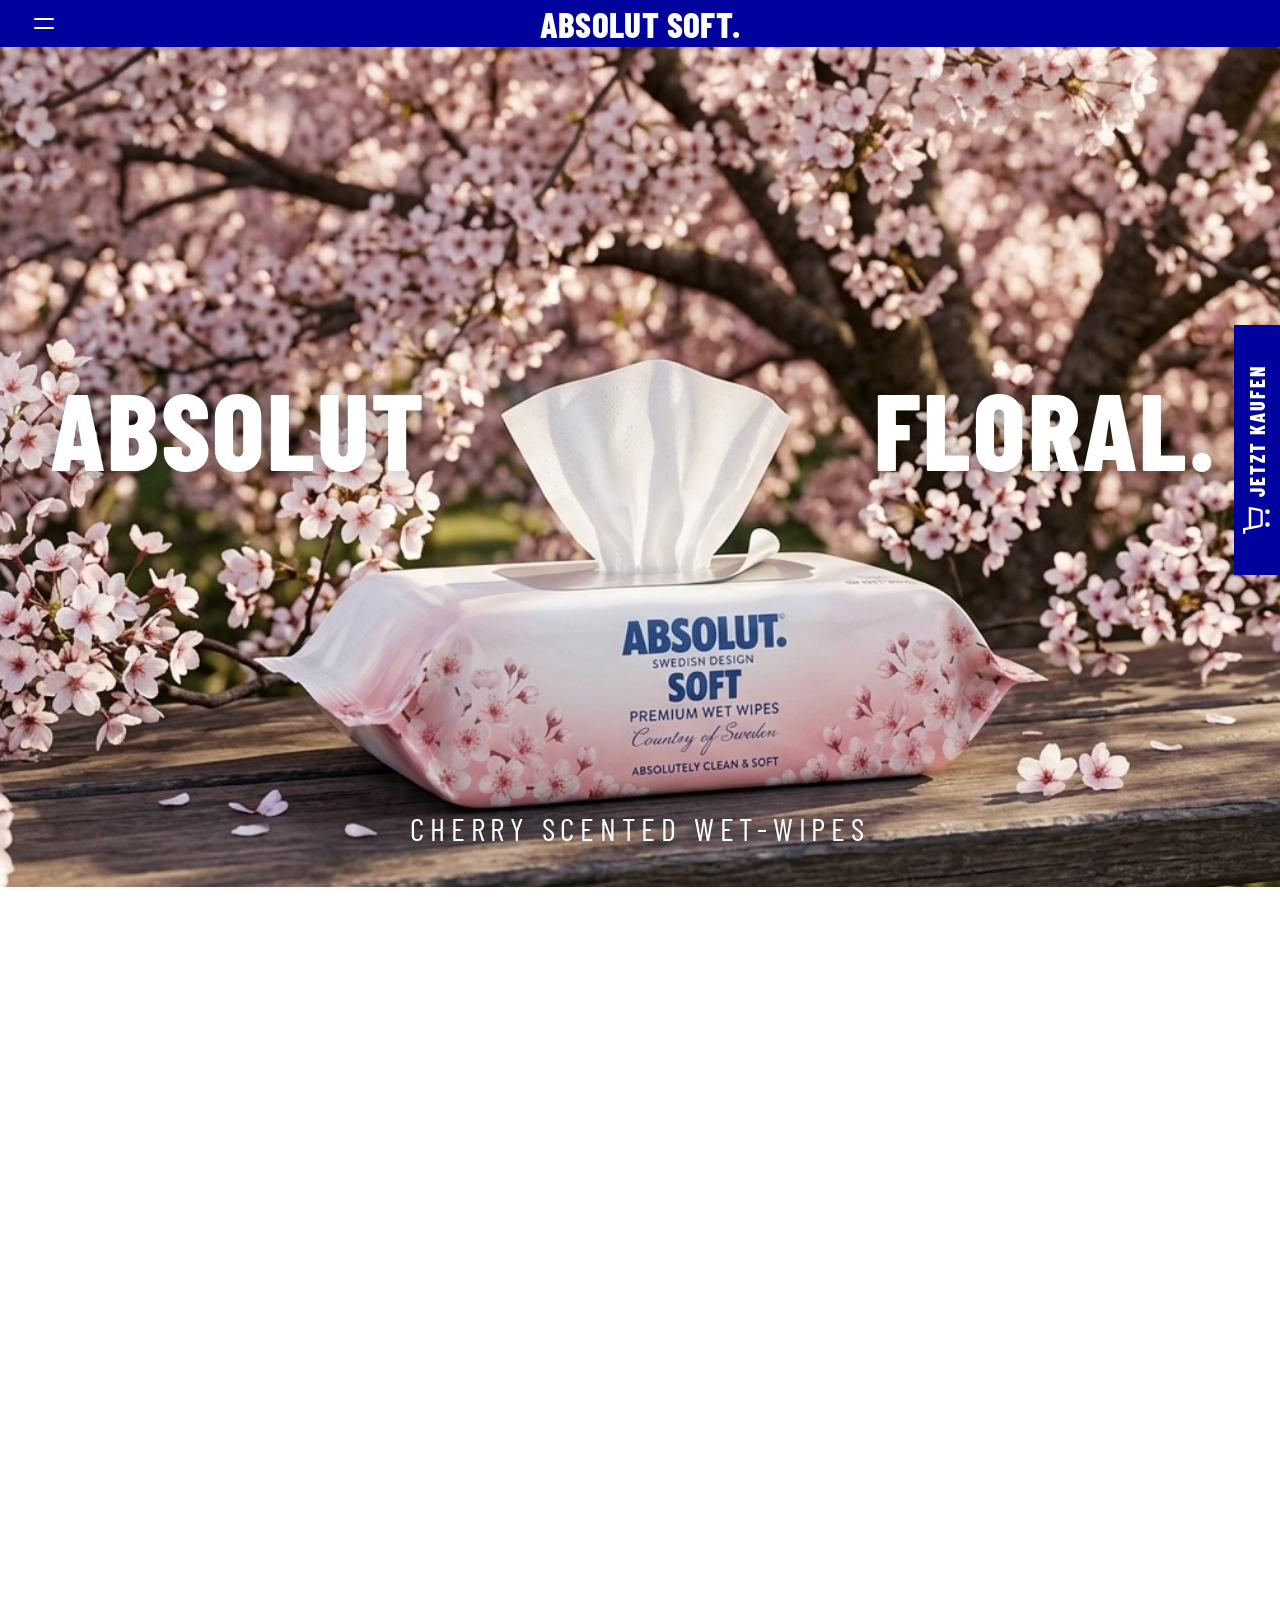
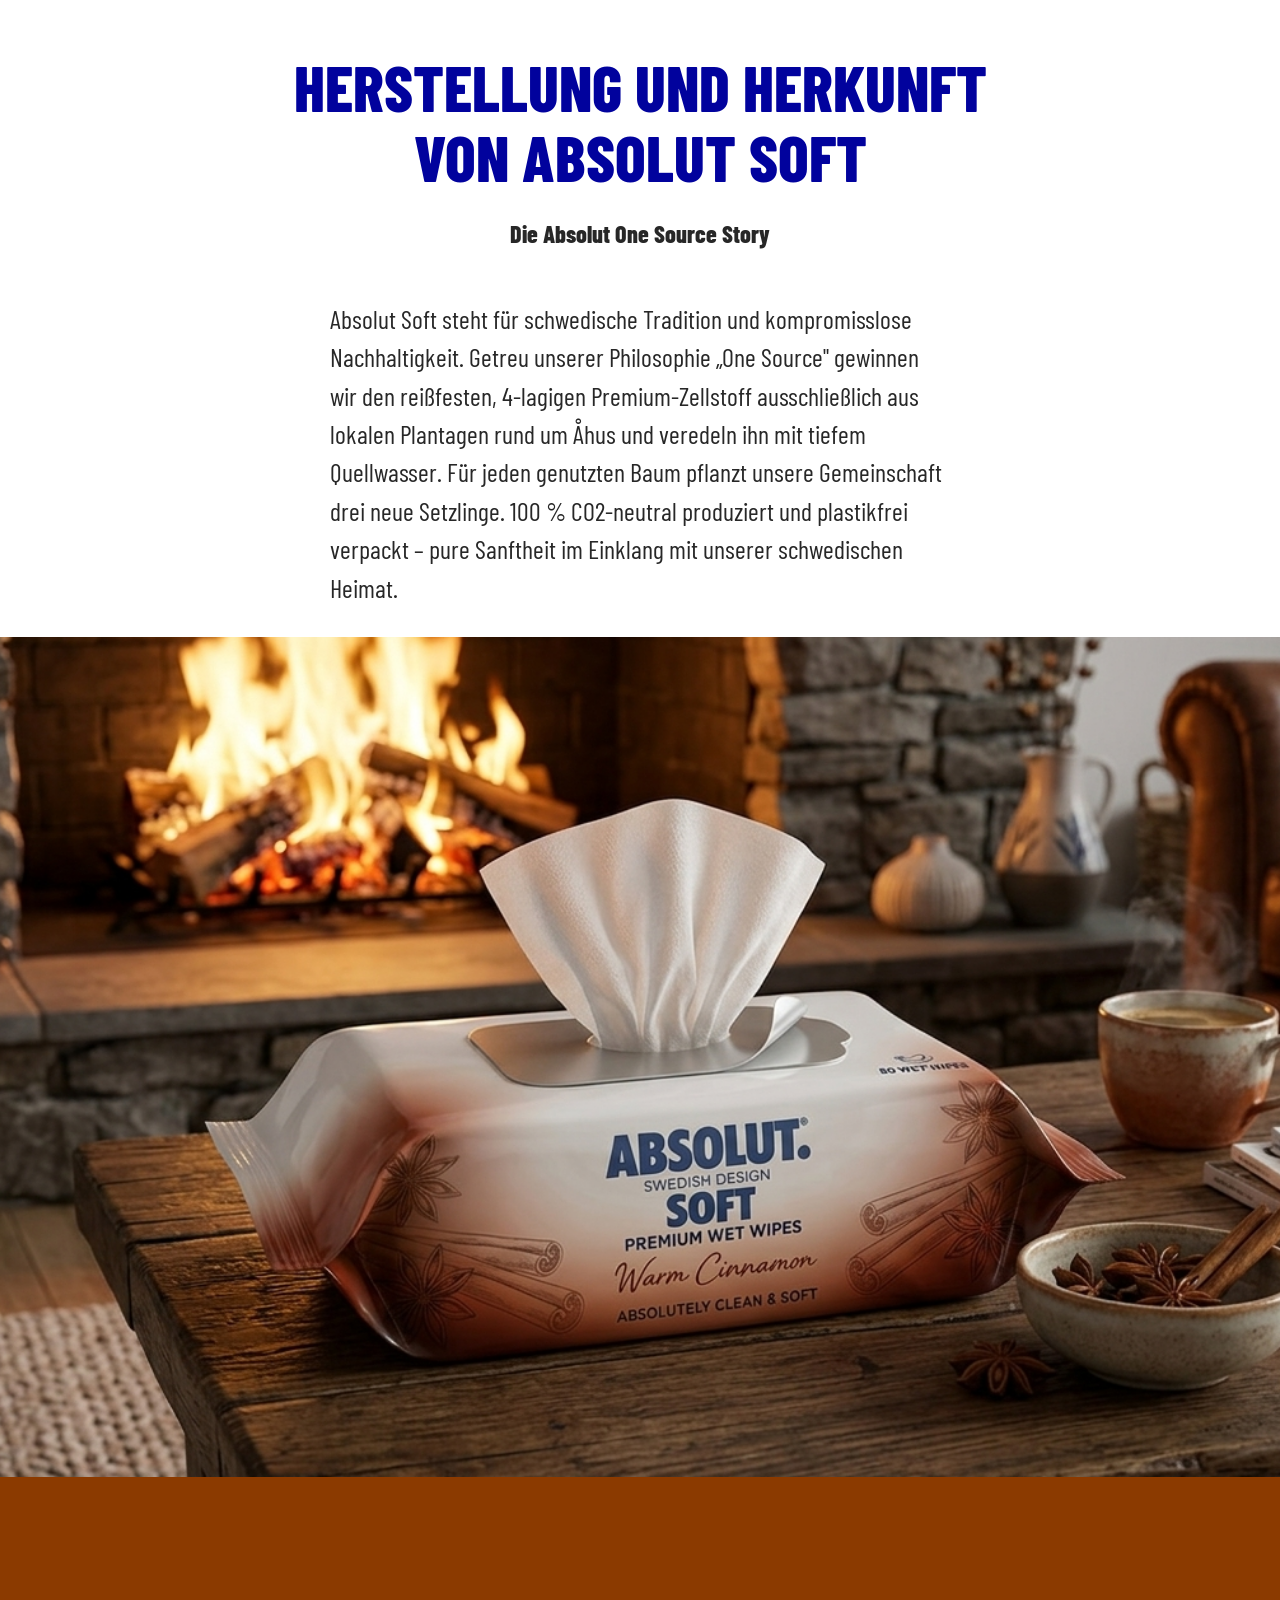
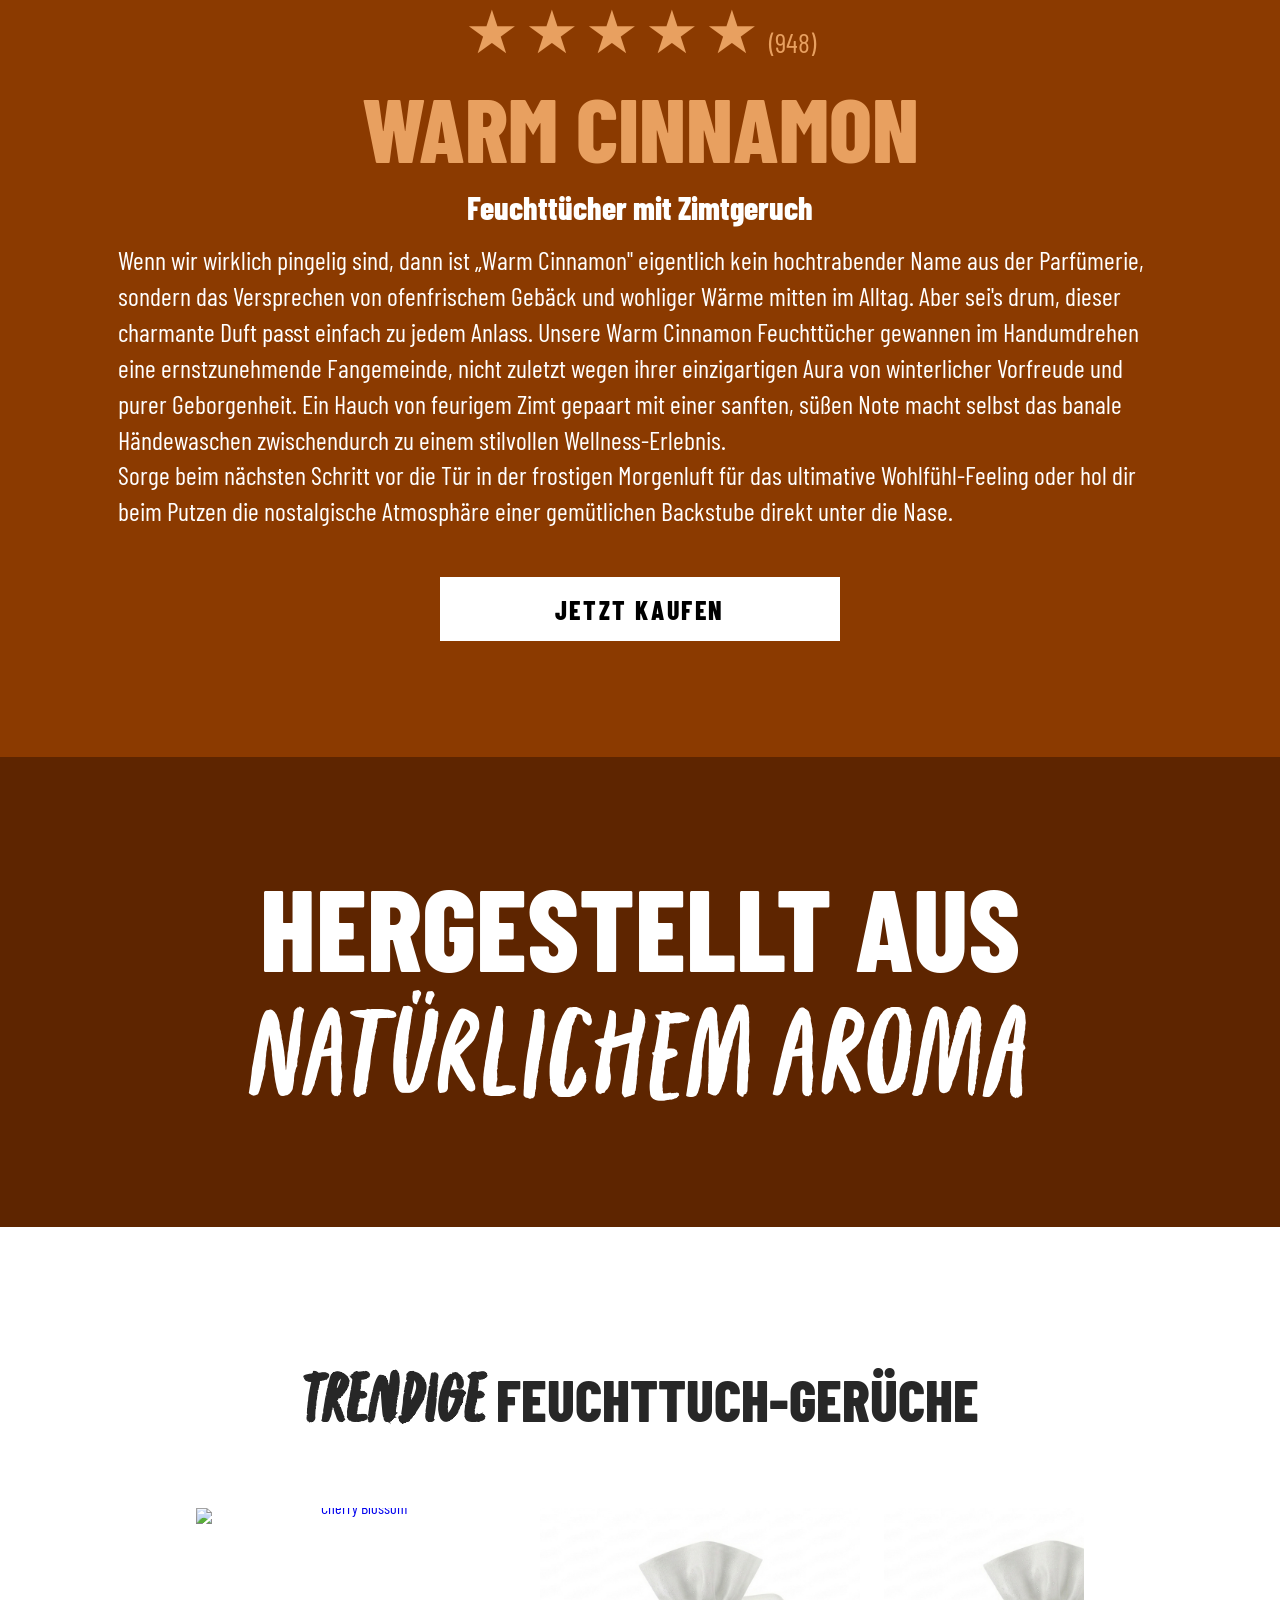
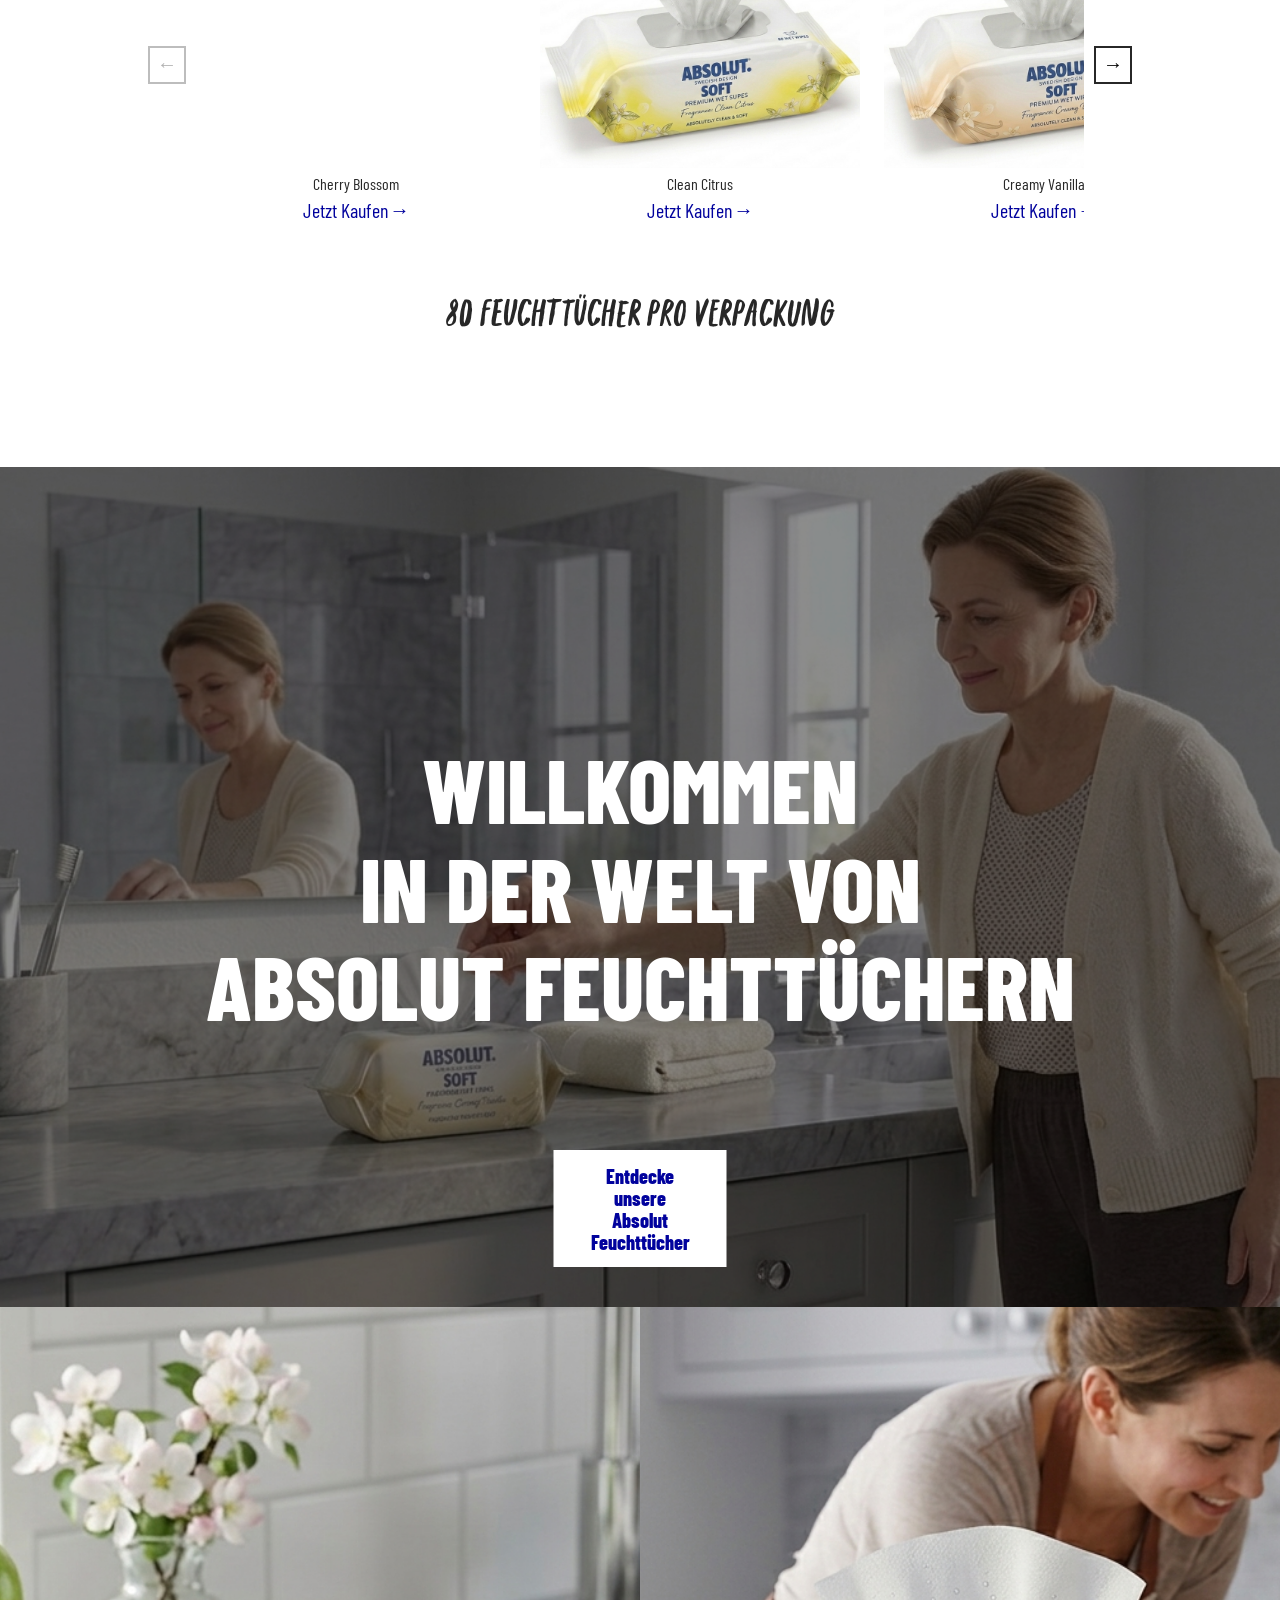
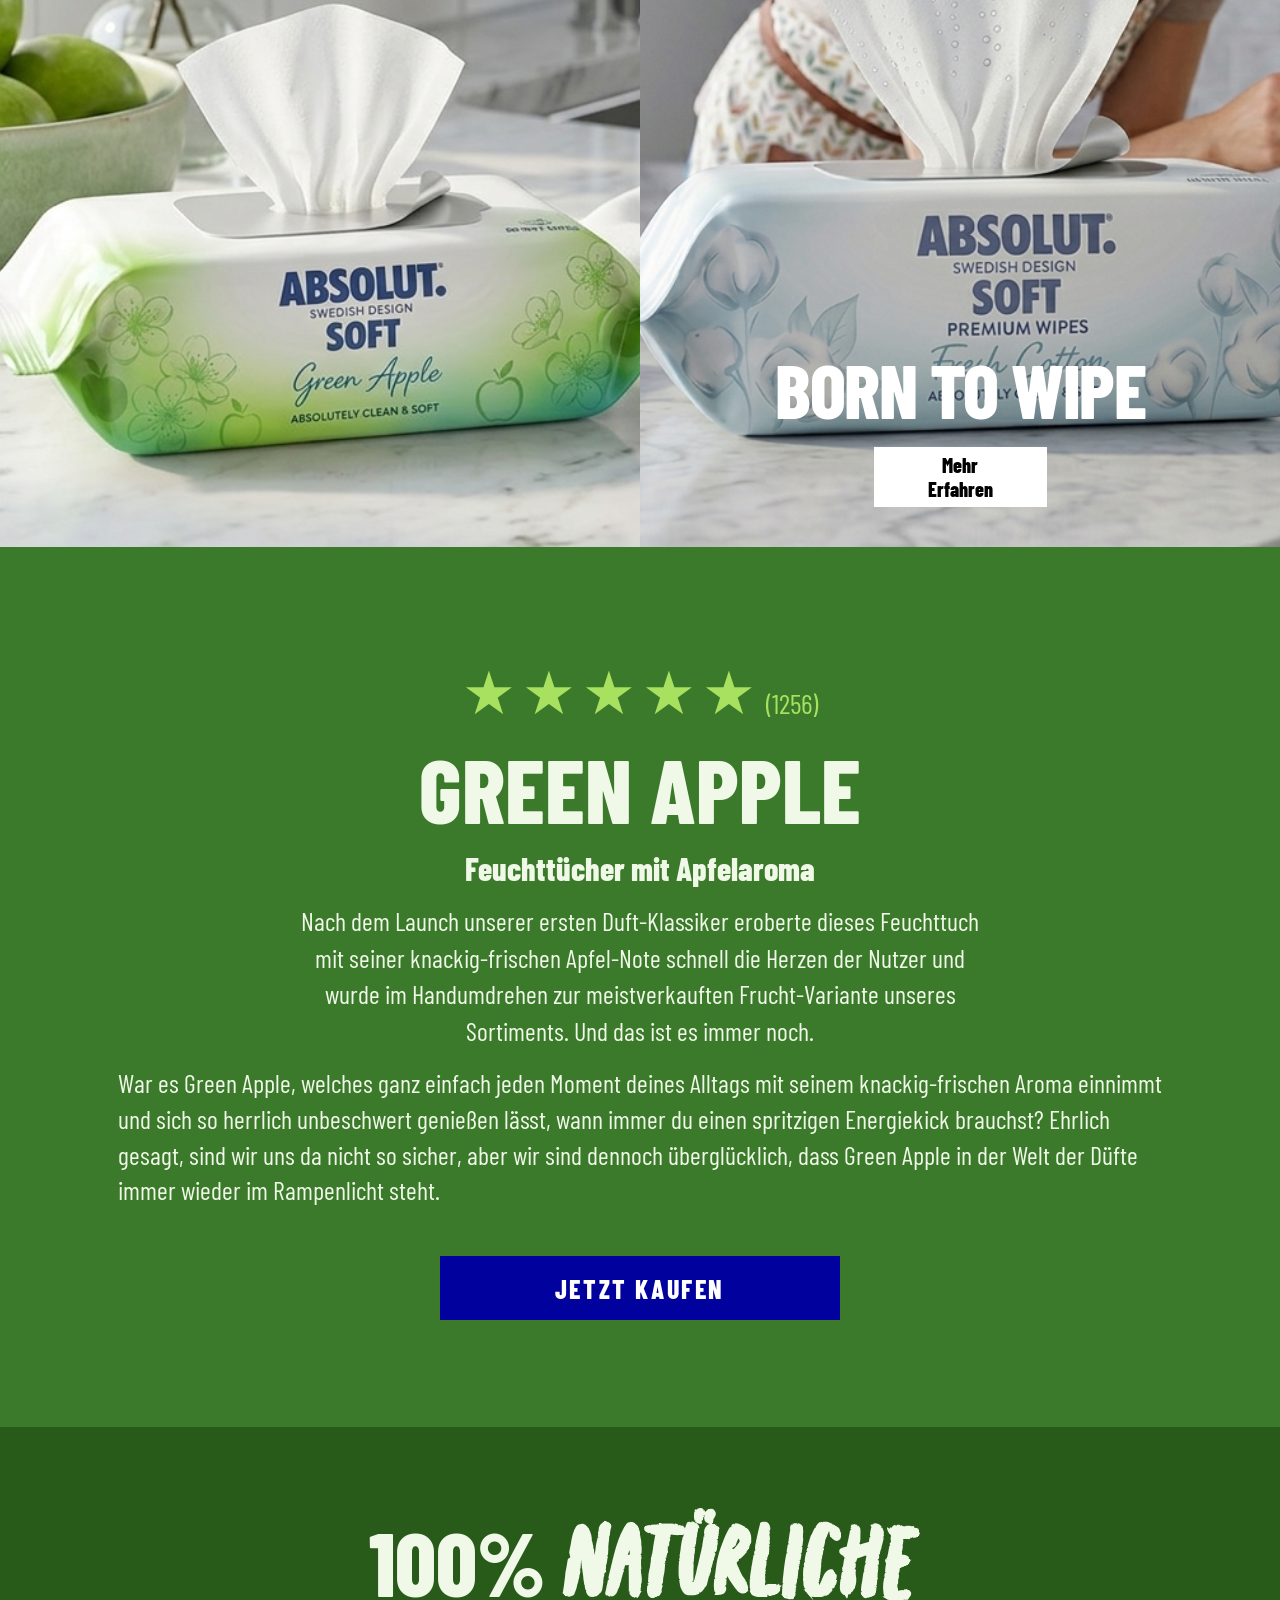
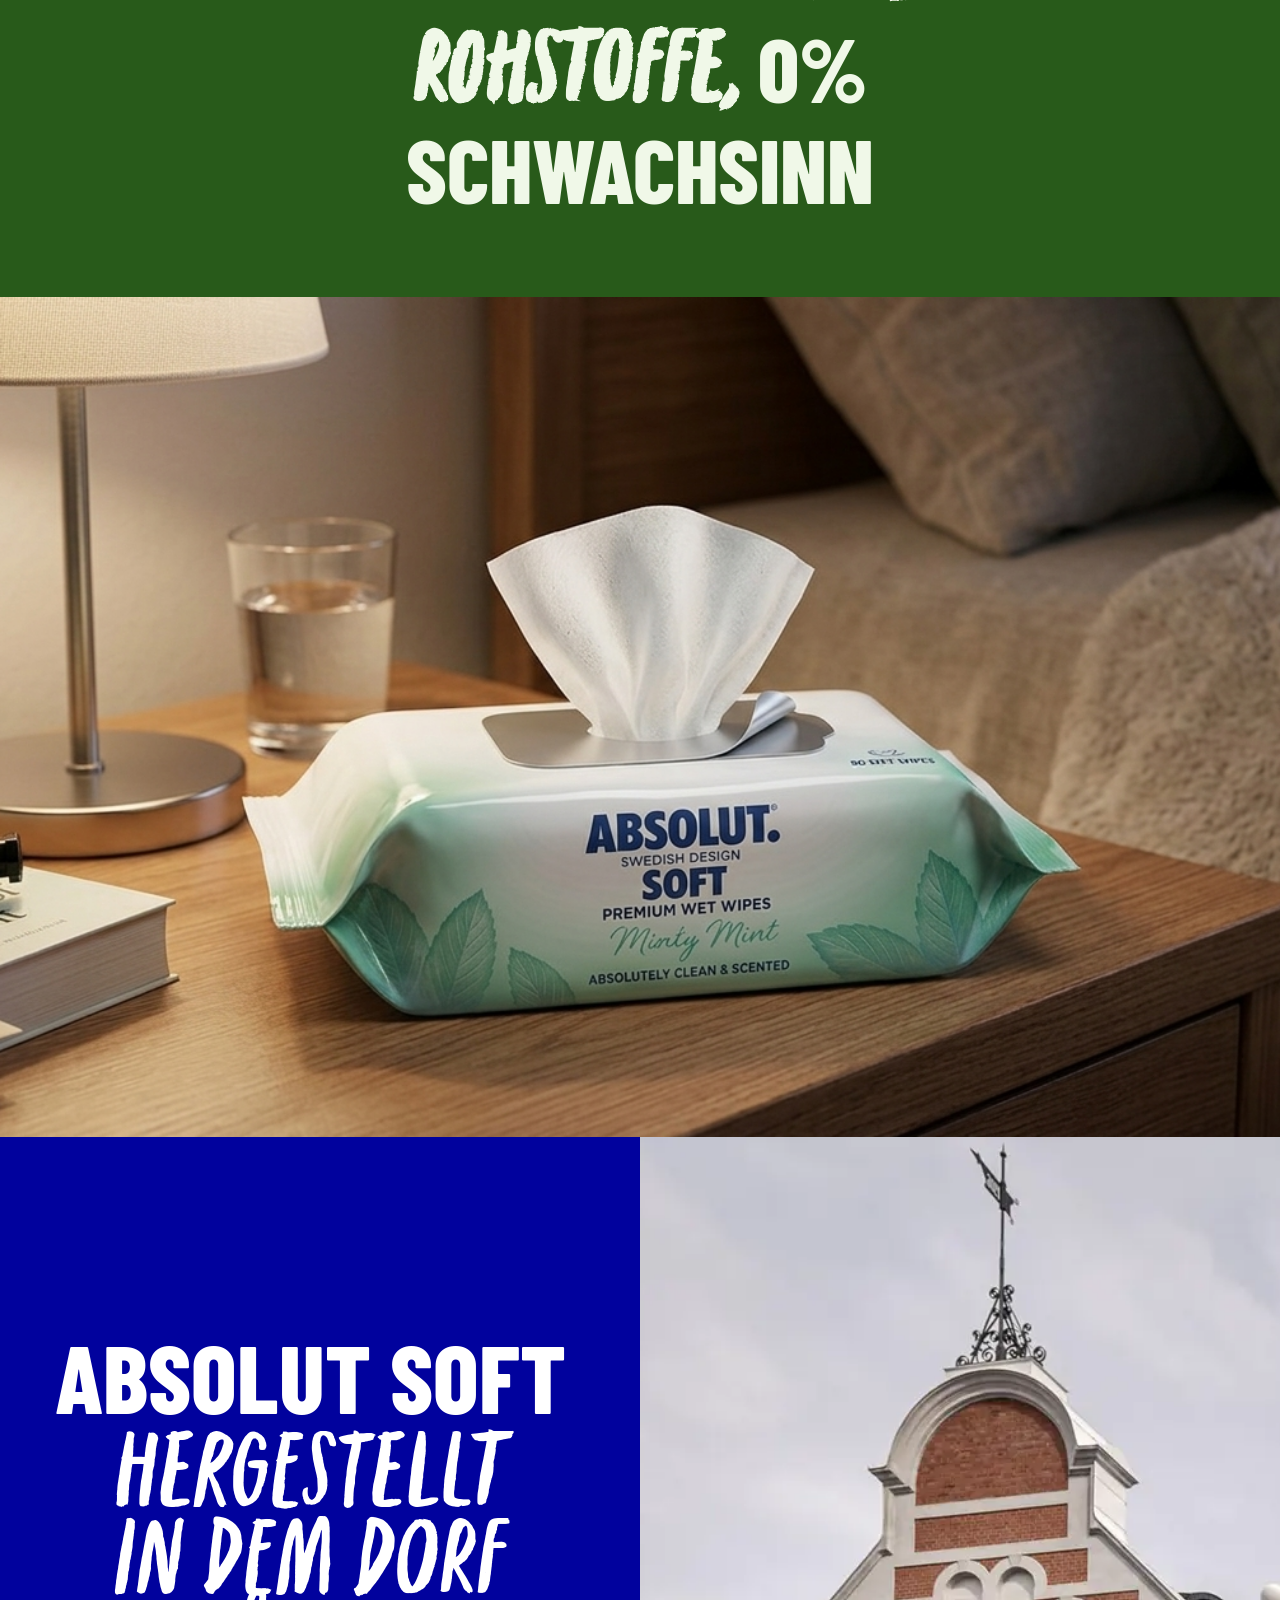
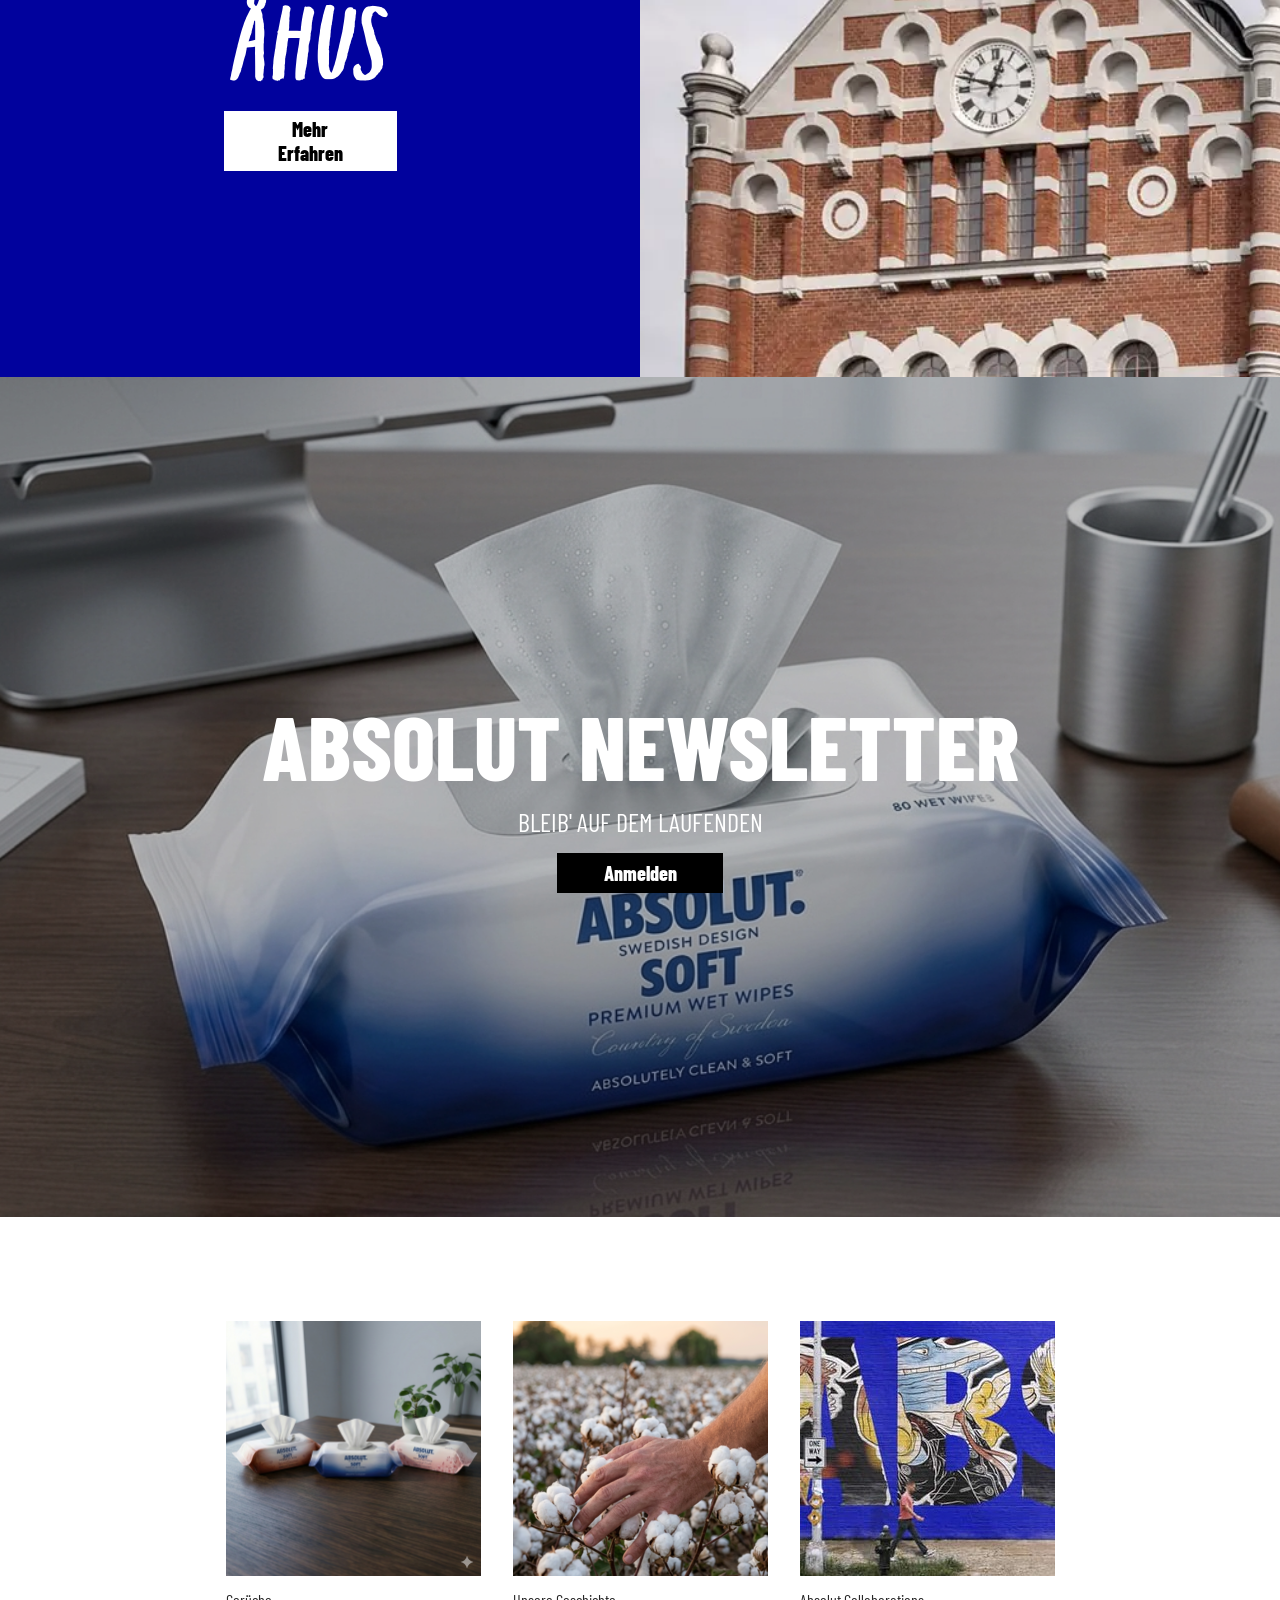
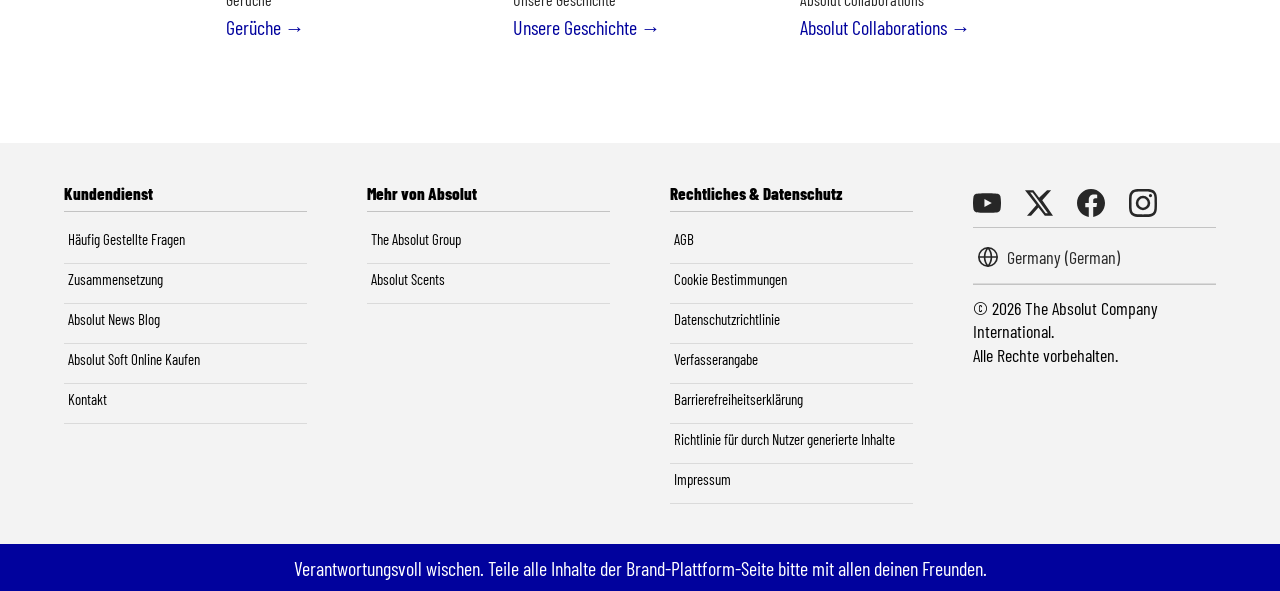
==== commit 86e99e2e: "Final" ====
--- a/feuchttuch.html
+++ b/feuchttuch.html
@@ -35,7 +35,7 @@
     </div>
 
     <!-- FIXED SIDE BUTTON -->
-    <a href="#" class="side-buy-btn">
+    <a href="mailto:aer57057@stud.hs-furtwangen.de?subject=Sie%20bekommen%20eine%201.0" class="side-buy-btn">
         <svg class="cart-icon" viewBox="0 0 24 24" fill="none" stroke="currentColor" stroke-width="2">
             <circle cx="9" cy="21" r="1" />
             <circle cx="20" cy="21" r="1" />
@@ -125,7 +125,8 @@
                     Wohlfühl-Feeling oder hol dir beim Putzen die nostalgische Atmosphäre einer
                     gemütlichen Backstube direkt unter die Nase. </p>
             </div>
-            <a href="#" class="btn-white-black">JETZT KAUFEN</a>
+            <a href="mailto:aer57057@stud.hs-furtwangen.de?subject=Sie%20bekommen%20eine%201.0"
+                class="btn-white-black">JETZT KAUFEN</a>
         </div>
         <div class="section-5-bottom">
             <p class="sec5-bottom-text">
@@ -147,58 +148,94 @@
                 <div class="scent-slider-viewport">
                     <div class="scent-slider" id="scentSlider">
                         <div class="scent-item">
-                            <img src="Bilder/Feuchttücher/Freigestellt/Cherry Blossom.png" alt="Cherry Blossom"
-                                class="scent-img" />
+                            <a href="mailto:aer57057@stud.hs-furtwangen.de?subject=Sie%20bekommen%20eine%201.0"
+                                class="scent-img-link">
+                                <img src="Bilder/Feuchttücher/Freigestellt/Cherry Blossom.png" alt="Cherry Blossom"
+                                    class="scent-img" />
+                            </a>
                             <p class="scent-name">Cherry Blossom</p>
-                            <a href="#" class="scent-buy">Jetzt Kaufen &rarr;</a>
-                        </div>
-                        <div class="scent-item">
-                            <img src="Bilder/Feuchttücher/Freigestellt/Clean Citrus.png" alt="Clean Citrus"
-                                class="scent-img" />
+                            <a href="mailto:aer57057@stud.hs-furtwangen.de?subject=Sie%20bekommen%20eine%201.0"
+                                class="scent-buy">Jetzt Kaufen &rarr;</a>
+                        </div>
+                        <div class="scent-item">
+                            <a href="mailto:aer57057@stud.hs-furtwangen.de?subject=Sie%20bekommen%20eine%201.0"
+                                class="scent-img-link">
+                                <img src="Bilder/Feuchttücher/Freigestellt/Clean Citrus.png" alt="Clean Citrus"
+                                    class="scent-img" />
+                            </a>
                             <p class="scent-name">Clean Citrus</p>
-                            <a href="#" class="scent-buy">Jetzt Kaufen &rarr;</a>
-                        </div>
-                        <div class="scent-item">
-                            <img src="Bilder/Feuchttücher/Freigestellt/Creamy Vanilla.png" alt="Creamy Vanilla"
-                                class="scent-img" />
+                            <a href="mailto:aer57057@stud.hs-furtwangen.de?subject=Sie%20bekommen%20eine%201.0"
+                                class="scent-buy">Jetzt Kaufen &rarr;</a>
+                        </div>
+                        <div class="scent-item">
+                            <a href="mailto:aer57057@stud.hs-furtwangen.de?subject=Sie%20bekommen%20eine%201.0"
+                                class="scent-img-link">
+                                <img src="Bilder/Feuchttücher/Freigestellt/Creamy Vanilla.png" alt="Creamy Vanilla"
+                                    class="scent-img" />
+                            </a>
                             <p class="scent-name">Creamy Vanilla</p>
-                            <a href="#" class="scent-buy">Jetzt Kaufen &rarr;</a>
-                        </div>
-                        <div class="scent-item">
-                            <img src="Bilder/Feuchttücher/Freigestellt/Fresh Cotton.png" alt="Fresh Cotton"
-                                class="scent-img" />
+                            <a href="mailto:aer57057@stud.hs-furtwangen.de?subject=Sie%20bekommen%20eine%201.0"
+                                class="scent-buy">Jetzt Kaufen &rarr;</a>
+                        </div>
+                        <div class="scent-item">
+                            <a href="mailto:aer57057@stud.hs-furtwangen.de?subject=Sie%20bekommen%20eine%201.0"
+                                class="scent-img-link">
+                                <img src="Bilder/Feuchttücher/Freigestellt/Fresh Cotton.png" alt="Fresh Cotton"
+                                    class="scent-img" />
+                            </a>
                             <p class="scent-name">Fresh Cotton</p>
-                            <a href="#" class="scent-buy">Jetzt Kaufen &rarr;</a>
-                        </div>
-                        <div class="scent-item">
-                            <img src="Bilder/Feuchttücher/Freigestellt/Green Apple.png" alt="Green Apple"
-                                class="scent-img" />
+                            <a href="mailto:aer57057@stud.hs-furtwangen.de?subject=Sie%20bekommen%20eine%201.0"
+                                class="scent-buy">Jetzt Kaufen &rarr;</a>
+                        </div>
+                        <div class="scent-item">
+                            <a href="mailto:aer57057@stud.hs-furtwangen.de?subject=Sie%20bekommen%20eine%201.0"
+                                class="scent-img-link">
+                                <img src="Bilder/Feuchttücher/Freigestellt/Green Apple.png" alt="Green Apple"
+                                    class="scent-img" />
+                            </a>
                             <p class="scent-name">Green Apple</p>
-                            <a href="#" class="scent-buy">Jetzt Kaufen &rarr;</a>
-                        </div>
-                        <div class="scent-item">
-                            <img src="Bilder/Feuchttücher/Freigestellt/Minty Mint.png" alt="Minty Mint"
-                                class="scent-img" />
+                            <a href="mailto:aer57057@stud.hs-furtwangen.de?subject=Sie%20bekommen%20eine%201.0"
+                                class="scent-buy">Jetzt Kaufen &rarr;</a>
+                        </div>
+                        <div class="scent-item">
+                            <a href="mailto:aer57057@stud.hs-furtwangen.de?subject=Sie%20bekommen%20eine%201.0"
+                                class="scent-img-link">
+                                <img src="Bilder/Feuchttücher/Freigestellt/Minty Mint.png" alt="Minty Mint"
+                                    class="scent-img" />
+                            </a>
                             <p class="scent-name">Minty Mint</p>
-                            <a href="#" class="scent-buy">Jetzt Kaufen &rarr;</a>
-                        </div>
-                        <div class="scent-item">
-                            <img src="Bilder/Feuchttücher/Freigestellt/Scentless.png" alt="Scentless"
-                                class="scent-img" />
+                            <a href="mailto:aer57057@stud.hs-furtwangen.de?subject=Sie%20bekommen%20eine%201.0"
+                                class="scent-buy">Jetzt Kaufen &rarr;</a>
+                        </div>
+                        <div class="scent-item">
+                            <a href="mailto:aer57057@stud.hs-furtwangen.de?subject=Sie%20bekommen%20eine%201.0"
+                                class="scent-img-link">
+                                <img src="Bilder/Feuchttücher/Freigestellt/Scentless.png" alt="Scentless"
+                                    class="scent-img" />
+                            </a>
                             <p class="scent-name">Scentless</p>
-                            <a href="#" class="scent-buy">Jetzt Kaufen &rarr;</a>
-                        </div>
-                        <div class="scent-item">
-                            <img src="Bilder/Feuchttücher/Freigestellt/Soft Peach.png" alt="Soft Peach"
-                                class="scent-img" />
+                            <a href="mailto:aer57057@stud.hs-furtwangen.de?subject=Sie%20bekommen%20eine%201.0"
+                                class="scent-buy">Jetzt Kaufen &rarr;</a>
+                        </div>
+                        <div class="scent-item">
+                            <a href="mailto:aer57057@stud.hs-furtwangen.de?subject=Sie%20bekommen%20eine%201.0"
+                                class="scent-img-link">
+                                <img src="Bilder/Feuchttücher/Freigestellt/Soft Peach.png" alt="Soft Peach"
+                                    class="scent-img" />
+                            </a>
                             <p class="scent-name">Soft Peach</p>
-                            <a href="#" class="scent-buy">Jetzt Kaufen &rarr;</a>
-                        </div>
-                        <div class="scent-item">
-                            <img src="Bilder/Feuchttücher/Freigestellt/Warm Cinnamon.png" alt="Warm Cinnamon"
-                                class="scent-img" />
+                            <a href="mailto:aer57057@stud.hs-furtwangen.de?subject=Sie%20bekommen%20eine%201.0"
+                                class="scent-buy">Jetzt Kaufen &rarr;</a>
+                        </div>
+                        <div class="scent-item">
+                            <a href="mailto:aer57057@stud.hs-furtwangen.de?subject=Sie%20bekommen%20eine%201.0"
+                                class="scent-img-link">
+                                <img src="Bilder/Feuchttücher/Freigestellt/Warm Cinnamon.png" alt="Warm Cinnamon"
+                                    class="scent-img" />
+                            </a>
                             <p class="scent-name">Warm Cinnamon</p>
-                            <a href="#" class="scent-buy">Jetzt Kaufen &rarr;</a>
+                            <a href="mailto:aer57057@stud.hs-furtwangen.de?subject=Sie%20bekommen%20eine%201.0"
+                                class="scent-buy">Jetzt Kaufen &rarr;</a>
                         </div>
                     </div>
                 </div>
@@ -215,7 +252,8 @@
         <div class="section-7-inner">
             <h2 class="sec7-headline">WILLKOMMEN<br> IN DER WELT VON <br>ABSOLUT FEUCHTTÜCHERN</h2>
         </div>
-        <a href="#" class="btn-blue-dispenser">Entdecke <br> unsere<br />Absolut <br> Feuchttücher</a>
+        <a href="mailto:aer57057@stud.hs-furtwangen.de?subject=Sie%20bekommen%20eine%201.0"
+            class="btn-blue-dispenser">Entdecke <br> unsere<br />Absolut <br> Feuchttücher</a>
     </section>
 
     <!-- SECTION 8: Born to Wipe -->
@@ -228,7 +266,8 @@
                 class="section-8-img section-8-img-right" />
             <div class="section-8-overlay">
                 <h2 class="sec8-headline">BORN TO WIPE</h2>
-                <a href="#" class="btn-white-more">Mehr<br>Erfahren</a>
+                <a href="mailto:aer57057@stud.hs-furtwangen.de?subject=Sie%20bekommen%20eine%201.0"
+                    class="btn-white-more">Mehr<br>Erfahren</a>
             </div>
         </div>
     </section>
@@ -253,7 +292,8 @@
                     Energiekick brauchst? Ehrlich gesagt, sind wir uns da nicht so sicher, aber wir sind dennoch
                     überglücklich, dass Green Apple in der Welt der Düfte immer wieder im Rampenlicht steht.</p>
             </div>
-            <a href="#" class="btn-white-black btn-sec9">JETZT KAUFEN</a>
+            <a href="mailto:aer57057@stud.hs-furtwangen.de?subject=Sie%20bekommen%20eine%201.0"
+                class="btn-white-black btn-sec9">JETZT KAUFEN</a>
         </div>
         <div class="section-5-bottom sec9-bottom">
             <p class="sec5-bottom-text sec9-bottom-text-override">
@@ -275,7 +315,8 @@
             <div class="sec11-text-inner">
                 <h2 class="sec11-headline">ABSOLUT SOFT</h2>
                 <p class="sec11-handwritten">HERGESTELLT <br> IN DEM DORF ÅHUS</p>
-                <a href="#" class="btn-white-more sec11-btn">Mehr <br>Erfahren</a>
+                <a href="mailto:aer57057@stud.hs-furtwangen.de?subject=Sie%20bekommen%20eine%201.0"
+                    class="btn-white-more sec11-btn">Mehr <br>Erfahren</a>
             </div>
         </div>
         <div class="section-11-right">
@@ -289,7 +330,8 @@
         <div class="section-12-overlay">
             <h2 class="sec12-headline">ABSOLUT NEWSLETTER</h2>
             <p class="sec12-sub">BLEIB' AUF DEM LAUFENDEN</p>
-            <a href="#" class="btn-black-subscribe">Anmelden</a>
+            <a href="mailto:aer57057@stud.hs-furtwangen.de?subject=Sie%20bekommen%20eine%201.0"
+                class="btn-black-subscribe">Anmelden</a>
         </div>
     </section>
 
@@ -298,17 +340,23 @@
         <div class="section-13-inner">
             <div class="three-img-grid">
                 <div class="three-img-item">
-                    <img src="Bilder/3-Spender.png" alt="Saubers" class="three-img" />
+                    <a href="mailto:aer57057@stud.hs-furtwangen.de?subject=Sie%20bekommen%20eine%201.0"
+                        class="three-img-img-link"><img src="Bilder/Feuchttücher/3 Packungen.png" alt="Saubers"
+                            class="three-img" /></a>
                     <p class="three-img-title">Gerüche</p>
                     <a href="#" class="three-img-link">Gerüche <span class="link-arrow">&rarr;</span></a>
                 </div>
                 <div class="three-img-item">
-                    <img src="Bilder/Baumwolle.png" alt="Neues Einführen" class="three-img" />
+                    <a href="mailto:aer57057@stud.hs-furtwangen.de?subject=Sie%20bekommen%20eine%201.0"
+                        class="three-img-img-link"><img src="Bilder/Baumwolle.png" alt="Neues Einführen"
+                            class="three-img" /></a>
                     <p class="three-img-title">Unsere Geschichte</p>
                     <a href="#" class="three-img-link">Unsere Geschichte <span class="link-arrow">&rarr;</span></a>
                 </div>
                 <div class="three-img-item">
-                    <img src="Bilder/Collaborations.jpg" alt="Absolut Reinigung" class="three-img" />
+                    <a href="mailto:aer57057@stud.hs-furtwangen.de?subject=Sie%20bekommen%20eine%201.0"
+                        class="three-img-img-link"><img src="Bilder/Collaborations.jpg" alt="Absolut Reinigung"
+                            class="three-img" /></a>
                     <p class="three-img-title">Absolut Collaborations</p>
                     <a href="#" class="three-img-link">Absolut Collaborations <span class="link-arrow">&rarr;</span></a>
                 </div>
--- a/style.css
+++ b/style.css
@@ -3,15 +3,15 @@
    ============================================= */
 
 @font-face {
-    font-family: 'Absolut';
-    src: url('fonts/absolut-bold.woff') format('woff');
+    font-family: 'Barlow Condensed';
+    src: url('fonts/barlow-bold.woff') format('woff');
     font-weight: bold;
     font-style: normal;
 }
 
 @font-face {
-    font-family: 'Absolut';
-    src: url('fonts/absolut-regular.woff') format('woff');
+    font-family: 'Barlow Condensed';
+    src: url('fonts/barlow-regular.woff') format('woff');
     font-weight: normal;
     font-style: normal;
 }
@@ -33,8 +33,8 @@
     --nav-bg: #E8E8E8;
     --white: #ffffff;
     --black: #000000;
-    --font-futura-cond: 'Futura Condensed Extra', 'Arial Narrow', sans-serif;
-    --font-futura: 'Futura', 'Century Gothic', Futura, sans-serif;
+    --font-futura-cond: 'Barlow Condensed', 'Arial Narrow', sans-serif;
+    --font-futura: 'Barlow Condensed', 'Arial Narrow', sans-serif;
     --font-handwritten: 'Absolut Handwritten', cursive;
 
     /* Section 5/9 colors – overridden per page */
@@ -174,6 +174,7 @@
     font-family: var(--font-futura-cond);
     color: var(--white);
     font-size: 35px;
+    font-weight: bold;
     letter-spacing: 0.01em;
     cursor: pointer;
     text-decoration: none;
@@ -352,6 +353,7 @@
     color: var(--white);
     font-family: var(--font-futura-cond);
     font-size: 20px;
+    font-weight: bold;
     letter-spacing: 0.1em;
     display: flex;
     align-items: center;
@@ -413,10 +415,10 @@
     flex: 1;
     display: flex;
     align-items: center;
-    justify-content: space-between;
+    justify-content: center;
     /* HERO-TEXT FIX: Mindestabstand zwischen den beiden Texten.
        Verhindert Berührung bei Tablet-Breiten (769px–1100px). */
-    gap: clamp(2rem, 6vw, 6rem);
+    gap: clamp(16rem, 35vw, 32rem);
     /* Kein Overflow-Clipping: Texte werden stattdessen kleiner */
     overflow: visible;
 }
@@ -436,7 +438,7 @@
     line-height: 1;
     text-shadow: 0 2px 20px rgba(0, 0, 0, 0.35);
     /* Padding ebenfalls fluid */
-    padding-left: clamp(0.5rem, 2vw, 2rem);
+    padding-left: clamp(0.5rem, 2vw, 0.5rem);
     white-space: nowrap;
     flex-shrink: 0;
 }
@@ -450,7 +452,7 @@
     line-height: 1;
     text-align: right;
     text-shadow: 0 2px 20px rgba(0, 0, 0, 0.35);
-    padding-right: clamp(0.5rem, 2.5vw, 2.5rem);
+    padding-right: clamp(0.5rem, 2.5vw, 4.5rem);
     white-space: nowrap;
     flex-shrink: 0;
 }
@@ -515,11 +517,15 @@
     text-align: center;
     padding: 0 20px;
     width: 100%;
+    display: flex;
+    flex-direction: column;
+    align-items: center;
+    gap: 0;
 }
 
 .section-3-headline {
     font-family: var(--font-futura-cond);
-    font-size: 64px;
+    font-size: 60px;
     color: var(--blue);
     line-height: 1.1;
     text-align: center;
@@ -528,20 +534,20 @@
 
 .section-3-subheadline {
     font-family: var(--font-futura-cond);
-    font-size: 24px;
+    font-size: 32px;
     color: var(--dark-text);
-    margin-top: 12px;
+    margin-top: 8px;
     text-align: center;
 }
 
 .section-3-textblock {
-    max-width: 580px;
-    margin: 0 auto;
+    max-width: 680px;
+    margin: 32px auto 0;
     text-align: left;
     position: absolute;
     left: 50%;
     transform: translateX(-50%);
-    bottom: 20px;
+    bottom: 60px;
 }
 
 .section-3-text {
@@ -634,6 +640,7 @@
     color: var(--black);
     font-family: var(--font-futura-cond);
     font-size: 26px;
+    font-weight: bold;
     letter-spacing: 0.1em;
     border: none;
     cursor: pointer;
@@ -657,6 +664,7 @@
 .sec5-bottom-top {
     font-family: var(--font-futura-cond);
     font-size: 120px;
+    font-weight: bold;
     display: block;
     text-transform: uppercase;
     line-height: 1.0;
@@ -751,6 +759,7 @@
 .sec9-line1 {
     font-family: var(--font-futura-cond);
     font-size: 96px;
+    font-weight: bold;
     line-height: 1.0;
     display: block;
     text-transform: uppercase;
@@ -759,6 +768,7 @@
 
 .sec9-line2 {
     font-size: 96px;
+    font-weight: bold;
     line-height: 1.0;
     display: block;
     text-transform: uppercase;
@@ -768,6 +778,7 @@
 .sec9-line3 {
     font-family: var(--font-futura-cond);
     font-size: 96px;
+    font-weight: bold;
     line-height: 1.0;
     display: block;
     text-transform: uppercase;
@@ -792,6 +803,7 @@
     color: var(--black);
     font-family: var(--font-futura-cond);
     font-size: 20px;
+    font-weight: bold;
     border: none;
     cursor: pointer;
     transition: background 0.2s;
@@ -812,6 +824,7 @@
     color: var(--white);
     font-family: var(--font-futura-cond);
     font-size: 20px;
+    font-weight: bold;
     border: none;
     cursor: pointer;
     transition: background 0.2s;
@@ -831,6 +844,7 @@
     color: var(--blue);
     font-family: var(--font-futura-cond);
     font-size: 20px;
+    font-weight: bold;
     text-align: center;
     line-height: 1.1;
     cursor: pointer;
@@ -863,7 +877,7 @@
 
 .sec6-handwritten {
     font-family: var(--font-handwritten);
-    font-size: 68px;
+    font-size: 62px;
     color: var(--dark-text);
     padding-right: 10px;
 }
@@ -967,6 +981,26 @@
     color: var(--dark-text);
     text-align: center;
     margin-top: 68px;
+}
+
+/* ---- Scent image link wrapper (Abschnitt 6) ----
+   Bilder in Abschnitt 6 sind jetzt in einem <a>-Tag
+   verpackt. display:block verhindert das Inline-Gap
+   unter dem Bild; overflow:hidden hält den Zoom-Effekt
+   beim Hover innerhalb der Bildgrenzen. */
+.scent-img-link {
+    display: block;
+    overflow: hidden;
+    cursor: pointer;
+    line-height: 0;
+}
+
+.scent-img-link .scent-img {
+    transition: transform 0.3s ease;
+}
+
+.scent-img-link:hover .scent-img {
+    transform: scale(1.06);
 }
 
 /* ---- SECTION 7 ---- */
@@ -1236,6 +1270,24 @@
 .three-img-link:hover .link-arrow {
     transform: translateX(5px);
 }
+
+/* ---- Three-image link wrapper (Abschnitt 13) ----
+   Bilder in Abschnitt 13 sind jetzt in einem <a>-Tag
+   verpackt. display:block entfernt den Inline-Gap. */
+.three-img-img-link {
+    display: block;
+    line-height: 0;
+    overflow: hidden;
+}
+
+.three-img-img-link .three-img {
+    transition: opacity 0.3s ease;
+}
+
+.three-img-img-link:hover .three-img {
+    opacity: 0.75;
+}
+
 
 /* ---- SECTION 14: Footer ---- */
 .section-14 {
@@ -1584,7 +1636,7 @@
 
     .section-3-subheadline {
         font-size: clamp(16px, 2vw, 24px);
-        margin-top: 0;
+        margin-top: 6px;
     }
 
     .section-3-text {
@@ -1785,21 +1837,21 @@
 
     /* ---- Side buy button ---- */
     .side-buy-btn {
-        width: 180px;
+        width: 160px;
         height: 36px;
-        font-size: 14px;
-        right: -72px;
+        font-size: 18px;
+        right: -64px;
         gap: 6px;
     }
 
     .side-buy-btn:hover {
-        height: 44px;
-        right: -68px;
+        height: 68px;
+        right: -90px;
     }
 
     .side-buy-btn .cart-icon {
-        width: 18px;
-        height: 18px;
+        width: 20px;
+        height: 20px;
     }
 
     /* ---- Sec 2 & 3 ---- */
@@ -1815,16 +1867,21 @@
     }
 
     .section-3 {
-        height: 402px;
-        padding: 40px 0 20px;
-        align-items: flex-start;
+        height: auto;
+        min-height: 402px;
+        padding: 50px 20px 50px;
+        align-items: center;
+        justify-content: center;
     }
 
     .section-3-textblock {
         position: static;
         transform: none;
-        margin: 16px auto 0;
+        left: auto;
+        bottom: auto;
+        margin: 20px auto 0;
         max-width: 90%;
+        width: 100%;
     }
 
     .section-3-headline {
@@ -1833,10 +1890,11 @@
 
     .section-3-subheadline {
         font-size: 18px;
+        margin-top: 10px;
     }
 
     .section-3-text {
-        font-size: 17px;
+        font-size: 20px;
     }
 
     /* ---- Sec 5 & 9 ---- */
